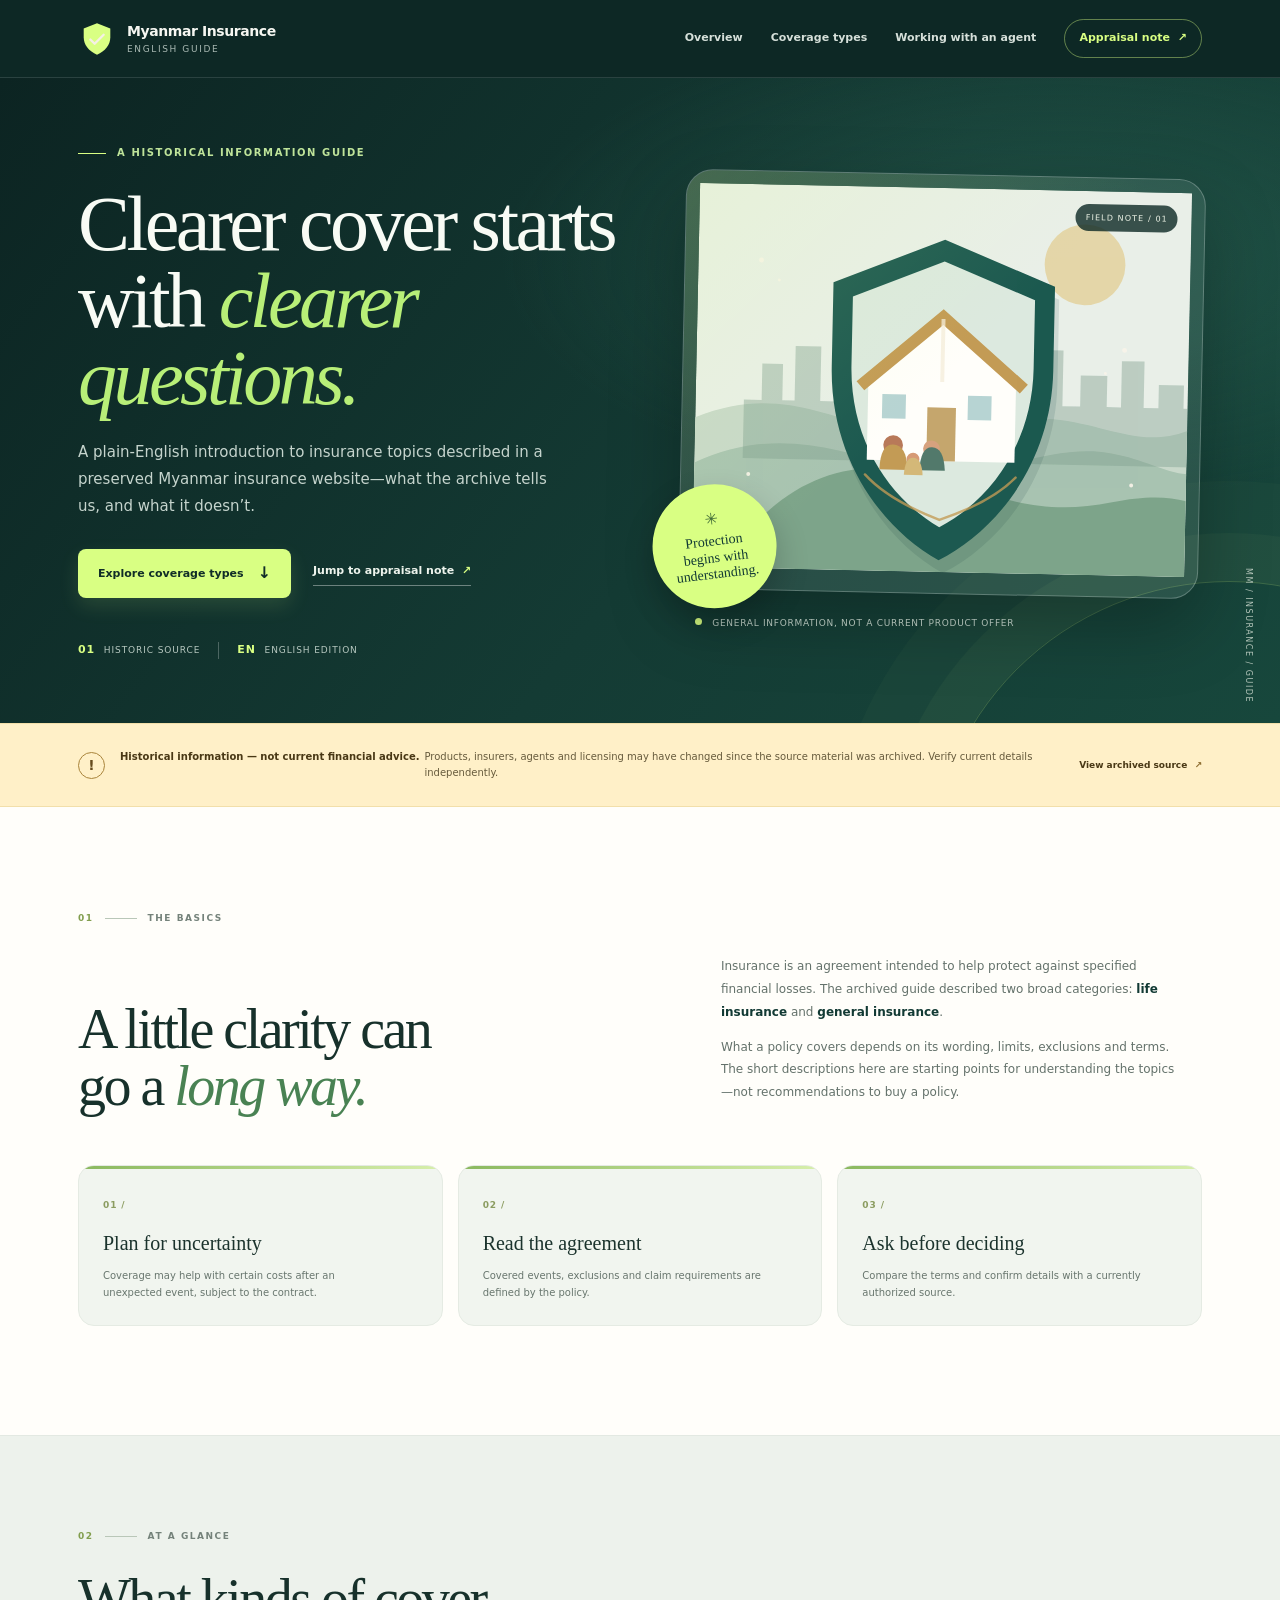
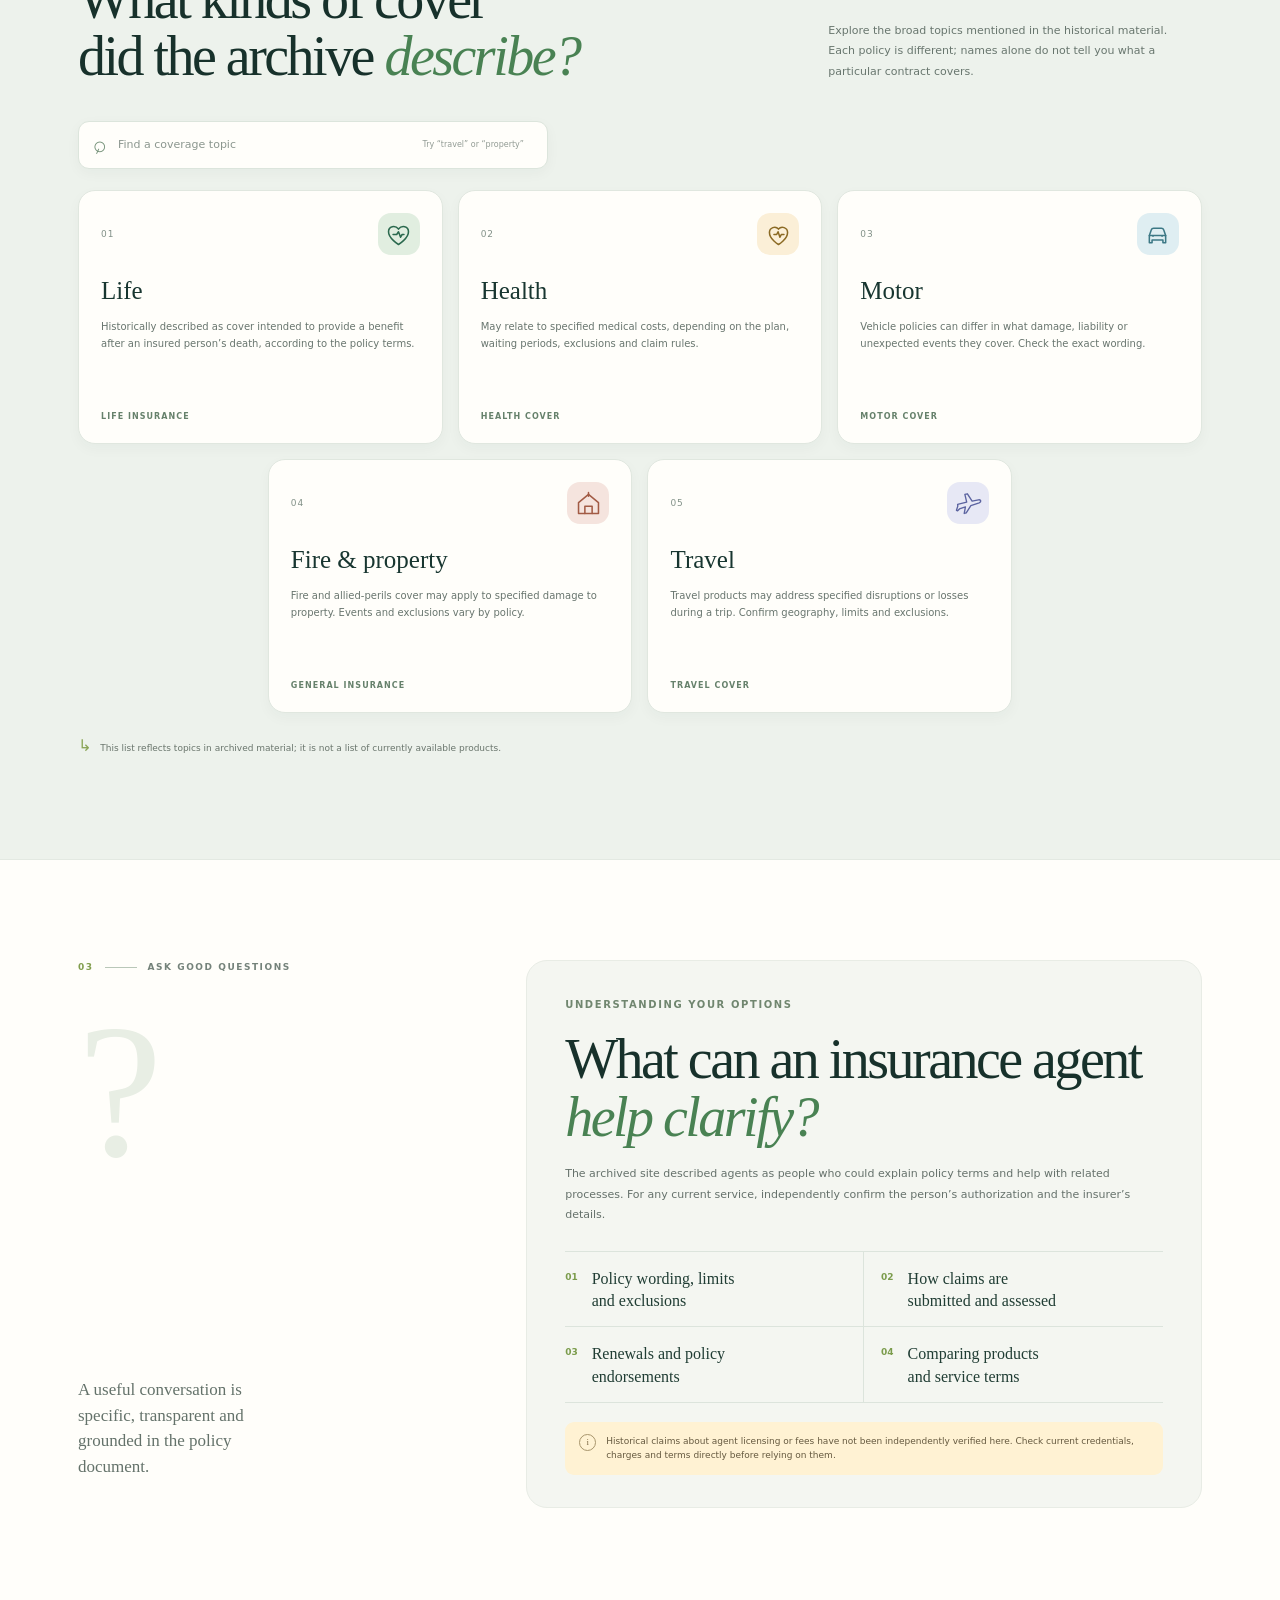
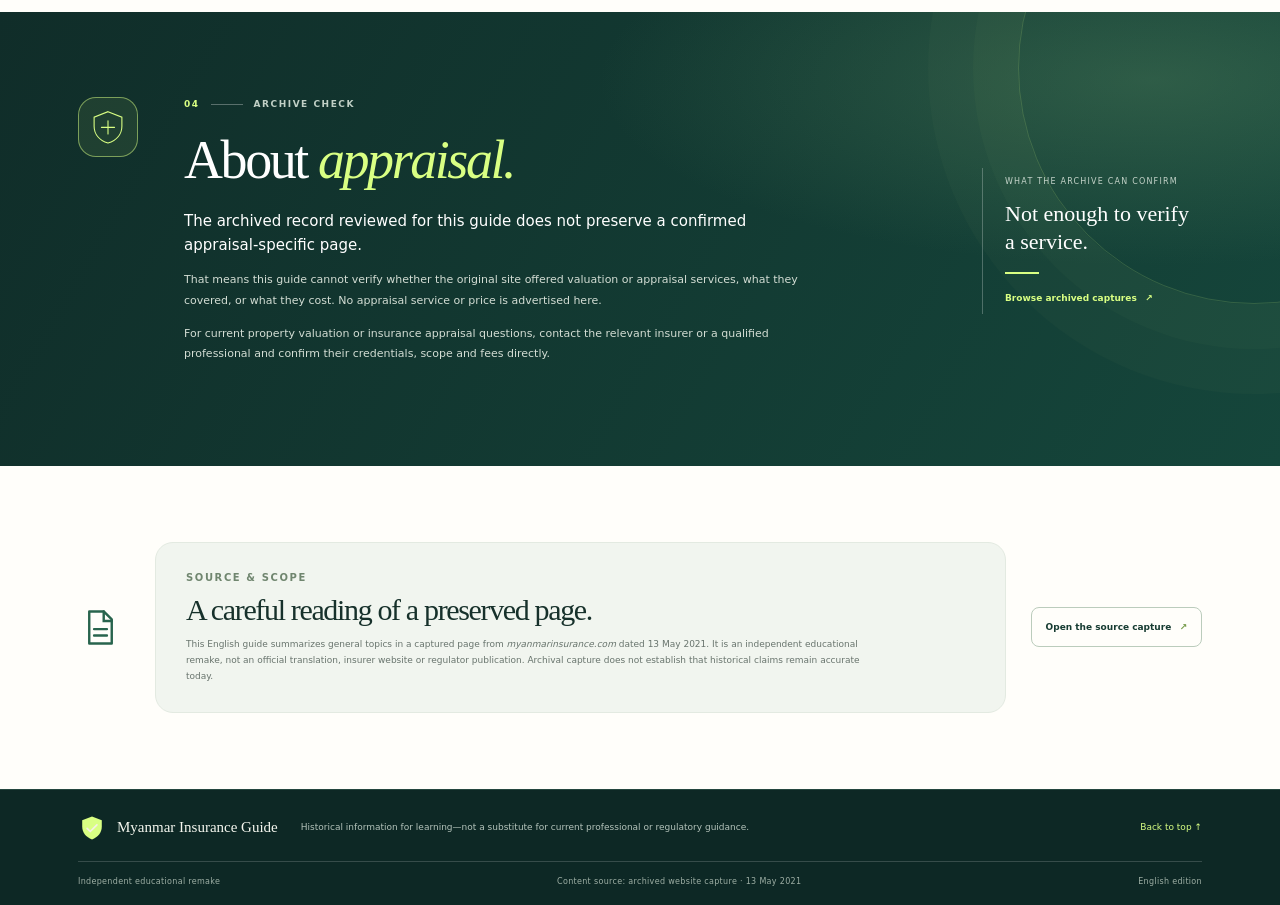
==== index.html @ c7022ef1 "Add files via upload" ====
<!doctype html>
<html lang="en">
<head>
  <meta charset="utf-8">
  <meta name="viewport" content="width=device-width, initial-scale=1">
  <meta name="theme-color" content="#123d38">
  <meta name="description" content="An English-language guide to historical Myanmar insurance information, coverage categories, agents, and the limits of the archived appraisal record.">
  <title>Myanmar Insurance Guide — Clear information, better questions</title>
  <style>

:root{--ink:#172d29;--forest:#123a34;--forest-deep:#0d2825;--forest-light:#1c554b;--lime:#d9ff83;--gold:#d4b46e;--cream:#f4f6f1;--paper:#fffefa;--muted:#687871;--line:#dce3dc;--white:#fff;--sans:Inter,ui-sans-serif,system-ui,-apple-system,"Segoe UI",Arial,sans-serif;--serif:Georgia,"Times New Roman",serif;--content:1180px;--shadow:0 18px 55px rgba(16,45,41,.12)}
*{box-sizing:border-box}html{scroll-behavior:smooth;scroll-padding-top:92px}body{margin:0;background:var(--paper);color:var(--ink);font-family:var(--sans);font-size:15px;line-height:1.65;-webkit-font-smoothing:antialiased}a{color:inherit}button,input{font:inherit}button:focus-visible,a:focus-visible,input:focus-visible,summary:focus-visible{outline:3px solid #b6ef63;outline-offset:4px}::selection{background:#d9ff83;color:#123a34}.sr-only{position:absolute;width:1px;height:1px;padding:0;margin:-1px;overflow:hidden;clip:rect(0,0,0,0);white-space:nowrap;border:0}.skip-link{position:absolute;top:-100px;left:16px;z-index:100;background:var(--lime);color:var(--forest-deep);padding:10px 16px;border-radius:8px}.skip-link:focus{top:12px}
.site-header{height:78px;background:var(--forest-deep);color:#f6f7f2;border-bottom:1px solid rgba(255,255,255,.12);position:sticky;top:0;z-index:20}.header-inner{height:100%;max-width:var(--content);margin:auto;padding:0 28px;display:flex;align-items:center;justify-content:space-between}.brand,.footer-brand{display:flex;align-items:center;gap:11px;text-decoration:none}.brand-mark{width:38px;height:38px;color:var(--lime);display:grid;place-items:center}.brand-mark svg{width:100%;height:100%}.brand-copy{display:flex;flex-direction:column;line-height:1.15}.brand-copy strong{font-size:14px;letter-spacing:-.03em}.brand-copy small{font-size:9px;letter-spacing:.18em;color:#a9b9b3;margin-top:5px}.primary-nav{display:flex;align-items:center;gap:28px}.primary-nav a{text-decoration:none;color:#d6e0da;font-size:11px;font-weight:600;transition:color .2s}.primary-nav a:hover{color:var(--lime)}.primary-nav .nav-appraisal{color:var(--lime);padding:9px 14px;border:1px solid rgba(217,255,131,.42);border-radius:30px}.nav-appraisal span{margin-left:4px}.menu-toggle{display:none}
.section-shell{max-width:var(--content);margin:0 auto;padding-left:28px;padding-right:28px}.hero{max-width:none;margin:0;min-height:642px;display:grid;grid-template-columns:1.02fr .98fr;gap:62px;align-items:center;position:relative;padding:67px max(28px,calc((100vw - var(--content))/2 + 28px)) 64px;background:radial-gradient(ellipse at 82% 28%,rgba(49,108,91,.44),transparent 37%),linear-gradient(128deg,#0c2422 0%,#143b34 57%,#17473c 100%);color:#f8fbf5;overflow:hidden}.hero:after{content:"";position:absolute;width:600px;height:600px;right:-250px;bottom:-460px;border:1px solid rgba(217,255,131,.2);border-radius:50%;box-shadow:0 0 0 48px rgba(217,255,131,.035),0 0 0 100px rgba(217,255,131,.025);pointer-events:none}.hero-copy{max-width:590px;position:relative;z-index:1}.eyebrow{margin:0 0 23px;color:#bfe49a;font-size:10px;font-weight:750;letter-spacing:.16em;text-transform:uppercase;display:flex;align-items:center;gap:11px}.eyebrow-line{height:1px;width:28px;background:var(--lime)}h1,h2,h3,p{margin-top:0}h1,h2{font-family:var(--serif);font-weight:400;letter-spacing:-.045em}h1{font-size:clamp(53px,6.4vw,78px);line-height:.99;margin:0 0 23px;max-width:680px;color:#f8fbf5}h1 em,h2 em{font-weight:400;color:#b8ef78}.hero-lede{max-width:490px;color:#c5d4cd;font-size:15px;line-height:1.8;margin-bottom:29px}.hero-actions{display:flex;align-items:center;gap:22px;flex-wrap:wrap}.button{min-height:49px;display:inline-flex;align-items:center;gap:14px;padding:0 20px;text-decoration:none;border-radius:8px;font-size:11px;font-weight:750;transition:transform .2s,background .2s,box-shadow .2s}.button:hover{transform:translateY(-2px)}.button-primary{background:var(--lime);color:#102d27;box-shadow:0 8px 20px rgba(217,255,131,.12)}.button-primary:hover{background:#e4ffad;box-shadow:0 10px 25px rgba(217,255,131,.2)}.button-primary span{font-size:16px}.text-link{font-size:11px;color:#eef4ed;font-weight:700;text-decoration:none;border-bottom:1px solid rgba(255,255,255,.38);padding-bottom:5px}.text-link span{color:var(--lime);margin-left:4px}.hero-proof{display:flex;gap:18px;align-items:center;margin-top:43px;color:#b8c9c1;font-size:9px;letter-spacing:.1em;text-transform:uppercase}.hero-proof b{color:var(--lime);font-size:11px;margin-right:5px}.proof-divider{width:1px;height:17px;background:rgba(255,255,255,.25)}.hero-visual{position:relative;min-width:0;z-index:1}.visual-frame{position:relative;padding:13px;border:1px solid rgba(255,255,255,.24);border-radius:27px;background:rgba(241,247,237,.09);box-shadow:0 28px 70px rgba(0,0,0,.25);transform:rotate(1.2deg)}.visual-frame:before{content:"";position:absolute;inset:0;border-radius:26px;background:linear-gradient(135deg,rgba(217,255,131,.16),transparent 50%);pointer-events:none;z-index:1}.visual-frame:after{content:"FIELD NOTE  /  01";position:absolute;right:27px;top:26px;padding:7px 10px;border-radius:30px;background:rgba(13,40,37,.8);color:#eff5e8;font-size:8px;letter-spacing:.14em;z-index:2}.visual-frame img{display:block;width:100%;aspect-ratio:1.23;object-fit:cover;background:#dce8dd;border-radius:17px}.visual-stamp{position:absolute;bottom:-20px;left:-27px;background:var(--lime);color:#123a34;width:124px;height:124px;border-radius:50%;display:flex;flex-direction:column;align-items:center;justify-content:center;text-align:center;font-family:var(--serif);font-size:14px;line-height:1.2;box-shadow:0 14px 32px rgba(0,0,0,.2);transform:rotate(-8deg);z-index:3}.stamp-icon{font-family:var(--sans);font-size:16px;color:#426d39;margin-bottom:5px}.image-caption{margin:22px 0 0 13px;color:#c6d7cd;font-size:9px;letter-spacing:.08em;text-transform:uppercase}.caption-dot{display:inline-block;width:7px;height:7px;margin:0 7px 1px 0;border-radius:50%;background:var(--lime)}.hero-index{position:absolute;right:25px;bottom:20px;color:#b4c5ba;font-size:8px;letter-spacing:.19em;writing-mode:vertical-rl;z-index:2}
.archive-notice{background:#fff0c8;border-top:1px solid #f2dfaa;border-bottom:1px solid #f2dfaa}.notice-inner{max-width:var(--content);min-height:82px;margin:auto;padding:15px 28px;display:flex;align-items:center;gap:15px}.notice-icon{flex:0 0 27px;height:27px;display:grid;place-items:center;border:1px solid #a9843b;border-radius:50%;color:#654b1d;font-size:14px;font-weight:800}.notice-inner div{display:flex;flex:1;gap:5px;align-items:baseline;font-size:10px;line-height:1.6}.notice-inner strong{color:#493815;white-space:nowrap}.notice-inner div span{color:#665a3c}.notice-inner>a{font-size:9px;font-weight:750;text-decoration:none;white-space:nowrap;color:#493815}.notice-inner>a span{color:#8b6a2c;margin-left:4px}
.section-kicker{display:flex;align-items:center;gap:11px;color:#74827a;font-size:9px;font-weight:750;letter-spacing:.17em}.section-kicker>span:first-child{color:#829e4e}.kicker-rule{width:32px;height:1px;background:#b9c7b8}.intro-section{padding-top:104px;padding-bottom:109px}.intro-layout{display:grid;grid-template-columns:1fr .87fr;gap:90px;align-items:end;margin:29px 0 49px}.intro-layout h2,.coverage-heading h2,.agent-main h2,.source-section h2{font-size:clamp(38px,4.5vw,56px);line-height:1.03;margin:0;color:#17312b}.intro-layout h2 em,.coverage-heading h2 em,.agent-main h2 em,.source-section h2 em{color:#498253}.intro-text{max-width:465px;color:#64726b;font-size:12px;line-height:1.9}.intro-text p{margin:0 0 12px}.intro-text strong{color:var(--forest)}.principle-strip{display:grid;grid-template-columns:repeat(3,1fr);gap:15px}.principle-strip article{padding:25px 24px 23px;background:#f1f5ef;border:1px solid #e5ebe3;border-radius:16px;position:relative;overflow:hidden;min-height:157px}.principle-strip article:before{content:"";position:absolute;left:0;top:0;width:100%;height:3px;background:linear-gradient(90deg,#8ab85e,#d7efab)}.principle-strip article+article{border-left:1px solid #e5ebe3}.principle-number{color:#8b9c60;font-size:9px;font-weight:750;letter-spacing:.1em}.principle-strip h3{font-family:var(--serif);font-size:20px;font-weight:400;margin:11px 0 7px;color:#1b332d}.principle-strip p{font-size:10px;color:#68766e;line-height:1.75;margin:0;max-width:290px}
.coverage-section{padding:93px 0 100px;background:#edf2ec;border-top:1px solid #e3e9e2;border-bottom:1px solid #e3e9e2}.coverage-heading{display:flex;align-items:end;justify-content:space-between;gap:50px}.coverage-heading h2{margin-top:27px}.coverage-heading>p{max-width:340px;color:#68766e;font-size:11px;line-height:1.85;margin:0 3% 4px 0}.coverage-tools{margin:35px 0 21px;display:flex;align-items:center;gap:10px;max-width:470px;background:#fffefa;border:1px solid #dce5dc;border-radius:11px;padding:4px 13px;box-shadow:0 4px 14px rgba(18,58,52,.04)}.search-label{font-size:23px;line-height:1;color:#739077;transform:rotate(-20deg)}.coverage-tools input{border:0;background:transparent;outline:none!important;box-shadow:none!important;flex:1;min-width:120px;color:var(--ink);font-size:11px;padding:10px 2px}.coverage-tools input::placeholder{color:#8b968e}.coverage-tools:focus-within{border-color:#6b9c65;box-shadow:0 0 0 3px rgba(107,156,101,.12)}.search-hint{color:#929b94;font-size:8px;white-space:nowrap}.filter-status{font-size:9px;color:var(--forest);min-width:0}.coverage-list{display:grid;grid-template-columns:repeat(6,minmax(0,1fr));gap:15px}.coverage-card{grid-column:span 2;min-height:254px;padding:22px 22px 20px;background:var(--paper);border:1px solid #e0e7df;border-radius:17px;position:relative;transition:transform .2s,box-shadow .2s,border-color .2s;display:flex;flex-direction:column;box-shadow:0 5px 14px rgba(20,53,44,.035)}.coverage-card:nth-child(4){grid-column:2/span 2}.coverage-card:hover{transform:translateY(-5px);box-shadow:0 16px 31px rgba(20,53,44,.1);border-color:#b8cbb8}.card-topline{display:flex;align-items:center;justify-content:space-between}.card-index{color:#819087;font-size:9px;letter-spacing:.1em}.card-icon{width:42px;height:42px;display:grid;place-items:center;border-radius:13px;background:#e1eee0;color:#2b694e}.card-icon svg{width:29px;height:29px}.coverage-card h3{font-family:var(--serif);font-size:25px;font-weight:400;margin:15px 0 7px;color:#183630}.coverage-card p{font-size:10px;line-height:1.72;color:#68756e;margin:0 0 19px}.card-tag{margin-top:auto;align-self:flex-start;color:#66816b;font-size:8px;letter-spacing:.13em;font-weight:750}.coverage-card-health .card-icon{background:#fbefd7;color:#8b6a24}.coverage-card-motor .card-icon{background:#dfeef2;color:#3c7885}.coverage-card-property .card-icon{background:#f5e4de;color:#a25b45}.coverage-card-travel .card-icon{background:#e7e8f5;color:#5b63a0}.coverage-card[hidden]{display:none}.no-results{padding:24px 0;color:var(--muted);font-size:13px}.coverage-footnote{margin:20px 0 0;color:#69756c;font-size:9px}.coverage-footnote span{color:#8aa456;font-size:16px;margin-right:6px}
.agent-section{display:grid;grid-template-columns:.72fr 1.28fr;gap:68px;padding-top:100px;padding-bottom:104px}.agent-side{position:relative;min-height:350px}.agent-number{font-family:var(--serif);font-size:190px;line-height:1;color:#e8eee4;position:absolute;top:36px;left:0;z-index:0}.agent-caption{position:absolute;left:0;bottom:12px;max-width:220px;color:#64726a;font-family:var(--serif);font-size:17px;line-height:1.5;z-index:1}.eyebrow-dark{color:#70866f;margin-bottom:17px}.agent-main{padding:36px 38px 32px;background:#f4f6f1;border:1px solid #e8ece5;border-radius:21px}.agent-main h2{max-width:610px;margin-bottom:18px}.agent-intro{max-width:630px;color:#65716b;font-size:11px;line-height:1.85;margin:0 0 26px}.agent-topics{display:grid;grid-template-columns:1fr 1fr;border-top:1px solid #dce4dc}.agent-topics>div{display:flex;gap:14px;align-items:start;padding:16px 14px 14px 0;border-bottom:1px solid #dce4dc}.agent-topics>div:nth-child(odd){border-right:1px solid #dce4dc}.agent-topics>div:nth-child(even){padding-left:17px}.agent-topics span{font-size:9px;font-weight:750;color:#7b9c4c;padding-top:2px}.agent-topics p{font-family:var(--serif);font-size:16px;line-height:1.38;margin:0;color:#203d34}.agent-caution{display:flex;gap:10px;align-items:flex-start;background:#fff2d3;border-radius:9px;padding:12px 14px;color:#65593f;font-size:9px;line-height:1.65;margin:19px 0 0}.agent-caution span{display:inline-grid;place-items:center;border:1px solid #a8956c;color:#796642;font-size:9px;border-radius:50%;width:17px;height:17px;flex:0 0 17px;font-family:var(--serif)}
.appraisal-section{background:radial-gradient(ellipse at 90% 15%,rgba(96,145,101,.35),transparent 34%),linear-gradient(120deg,#102d29,#15463b);color:#f4f4ed;overflow:hidden;position:relative}.appraisal-section:before{content:"";position:absolute;width:470px;height:470px;border:1px solid rgba(217,255,131,.16);border-radius:50%;right:-210px;top:-180px;box-shadow:0 0 0 45px rgba(217,255,131,.025),0 0 0 90px rgba(217,255,131,.02)}.appraisal-shell{max-width:var(--content);margin:auto;padding:85px 28px 88px;display:grid;grid-template-columns:74px 1fr 220px;gap:32px;align-items:start;position:relative;z-index:1}.appraisal-mark{width:60px;height:60px;border:1px solid rgba(217,255,131,.5);border-radius:18px;display:grid;place-items:center;color:var(--lime);background:rgba(217,255,131,.08)}.appraisal-mark svg{width:38px;height:38px}.section-kicker-light{color:#c1d0c6}.section-kicker-light>span:first-child{color:var(--lime)}.section-kicker-light .kicker-rule{background:rgba(255,255,255,.3)}.appraisal-copy h2{font-family:var(--serif);font-size:54px;font-weight:400;line-height:1.02;margin:21px 0;color:#fff}.appraisal-copy h2 em{color:var(--lime)}.appraisal-copy p{max-width:630px;color:#d3ddd4;font-size:11px;line-height:1.85;margin-bottom:13px}.appraisal-copy .appraisal-lede{font-size:15px;color:#fff;line-height:1.6;max-width:580px}.appraisal-side-note{border-left:1px solid rgba(255,255,255,.25);padding:8px 0 8px 22px;margin-top:71px;display:flex;flex-direction:column}.appraisal-side-note>span:first-child{font-size:8px;letter-spacing:.15em;color:#c4d3c9;line-height:1.5}.appraisal-side-note strong{font-family:var(--serif);font-size:22px;line-height:1.25;font-weight:400;margin-top:12px;color:#fff}.side-rule{width:34px;height:2px;background:var(--lime);margin:17px 0}.appraisal-side-note a{color:var(--lime);font-size:9px;font-weight:650;text-decoration:none}.appraisal-side-note a span{margin-left:5px}
.source-section{padding-top:76px;padding-bottom:76px;display:grid;grid-template-columns:52px 1fr auto;gap:25px;align-items:center}.source-icon{color:#28644d;width:45px;height:45px}.source-icon svg{width:100%;height:100%}.source-section>div:nth-child(2){background:#f1f5ef;border:1px solid #e3eae1;border-radius:18px;padding:27px 30px}.source-section h2{font-size:30px;margin:0 0 10px}.source-section .eyebrow{margin-bottom:9px}.source-section>div:nth-child(2)>p:last-child{max-width:690px;font-size:9px;line-height:1.8;color:#68746d;margin:0}.source-link{white-space:nowrap;text-decoration:none;font-size:9px;font-weight:750;color:#173c32;padding:12px 14px;border:1px solid #bbccbc;border-radius:8px;background:#fffefa}.source-link span{color:#759a48;margin-left:5px}.site-footer{background:#0d2825;color:#f1f4ec;border-top:1px solid #24463f;padding:24px max(28px,calc((100vw - var(--content))/2 + 28px)) 17px}.footer-inner{display:flex;align-items:center;gap:23px;padding-bottom:19px;border-bottom:1px solid rgba(255,255,255,.17)}.footer-brand{font-family:var(--serif);font-size:15px;color:#f5f7ef;white-space:nowrap}.footer-brand .brand-mark{width:28px;height:28px;color:var(--lime)}.footer-inner>p{font-size:9px;color:#b4c3bb;margin:0;flex:1}.back-to-top{font-size:9px;text-decoration:none;color:var(--lime);white-space:nowrap}.footer-bottom{display:flex;justify-content:space-between;gap:18px;color:#9eafa5;font-size:8px;letter-spacing:.04em;padding-top:13px}
@media(max-width:900px){.hero{gap:34px;min-height:570px}.coverage-heading{gap:25px}.coverage-list{grid-template-columns:repeat(6,minmax(0,1fr))}.coverage-card{grid-column:span 3}.coverage-card:nth-child(4){grid-column:span 3}.agent-section{gap:35px}.appraisal-shell{grid-template-columns:58px 1fr 190px;gap:23px}.source-section{grid-template-columns:45px 1fr}.source-link{grid-column:2;justify-self:start}.notice-inner div{display:block}.notice-inner strong{white-space:normal;margin-right:4px}}
@media(max-width:680px){html{scroll-padding-top:72px}.site-header{height:70px}.header-inner{padding:0 20px}.brand-mark{width:33px;height:33px}.brand-copy strong{font-size:12px}.brand-copy small{font-size:8px}.menu-toggle{display:flex;align-items:center;gap:9px;border:0;background:transparent;color:#f6f7f2;padding:10px 0 10px 10px;font-size:11px;font-weight:700;cursor:pointer}.menu-icon{display:flex;flex-direction:column;gap:5px;width:19px}.menu-icon i{height:1px;background:#f6f7f2;width:19px;transition:transform .2s}.menu-toggle[aria-expanded=true] .menu-icon i:first-child{transform:translateY(3px) rotate(45deg)}.menu-toggle[aria-expanded=true] .menu-icon i:last-child{transform:translateY(-3px) rotate(-45deg)}.primary-nav{display:none;position:absolute;top:69px;left:0;right:0;background:#102d29;color:#f6f7f2;padding:11px 22px 19px;border-bottom:1px solid #31534a;box-shadow:0 15px 24px rgba(18,61,56,.18);align-items:stretch;gap:0;flex-direction:column}.primary-nav.is-open{display:flex}.primary-nav a{padding:12px 4px;border-bottom:1px solid rgba(255,255,255,.13)}.primary-nav .nav-appraisal{border:0;padding:12px 4px}.section-shell{padding-left:21px;padding-right:21px}.hero{grid-template-columns:1fr;gap:30px;min-height:0;padding:56px 21px 54px}.hero h1{font-size:clamp(47px,12vw,62px);max-width:540px}.hero-lede{font-size:13px}.hero-proof{margin-top:30px}.hero-visual{width:min(100%,500px);margin:0 auto;padding-left:10px}.visual-frame{padding:9px;border-radius:20px}.visual-frame:after{right:20px;top:18px}.visual-frame img{aspect-ratio:1.32;border-radius:13px}.visual-stamp{width:98px;height:98px;font-size:11px;bottom:-15px;left:-10px}.stamp-icon{font-size:13px;margin-bottom:3px}.image-caption{font-size:8px;margin-top:18px}.hero-index{right:13px;bottom:10px}.notice-inner{padding:14px 21px;gap:10px;align-items:flex-start}.notice-inner div{font-size:9px}.notice-inner>a{display:none}.notice-icon{margin-top:1px}.intro-section{padding-top:70px;padding-bottom:76px}.intro-layout{grid-template-columns:1fr;gap:21px;margin:25px 0 34px}.intro-layout h2,.coverage-heading h2,.agent-main h2{font-size:42px}.intro-text{font-size:11px}.principle-strip{grid-template-columns:1fr;gap:9px}.principle-strip article{padding:18px 19px;min-height:auto}.principle-strip article+article{padding-left:19px}.principle-strip h3{margin:7px 0}.coverage-section{padding:68px 0 73px}.coverage-heading{display:block}.coverage-heading h2{margin-top:24px}.coverage-heading>p{margin:16px 0 0;font-size:10px}.coverage-tools{margin-top:25px;flex-wrap:wrap}.search-hint{display:none}.coverage-list{grid-template-columns:1fr;gap:10px}.coverage-card,.coverage-card:nth-child(4){grid-column:auto;min-height:0;padding:17px 18px;border-radius:14px}.coverage-card h3{margin:10px 0 5px}.coverage-card p{max-width:420px;margin-bottom:13px}.card-icon{width:36px;height:36px;border-radius:11px}.coverage-footnote{line-height:1.65}.agent-section{grid-template-columns:1fr;gap:17px;padding-top:70px;padding-bottom:72px}.agent-side{min-height:96px}.agent-number{font-size:108px;top:-6px;right:13px;left:auto}.agent-caption{bottom:2px;font-size:14px;max-width:225px}.agent-main{padding:25px 19px 20px;border-radius:17px}.agent-main h2{font-size:39px}.agent-intro{font-size:10px}.agent-topics>div{gap:9px;padding:12px 7px 12px 0}.agent-topics>div:nth-child(even){padding-left:10px}.agent-topics p{font-size:13px}.agent-caution{font-size:8px;padding:10px}.appraisal-shell{padding:60px 21px 64px;grid-template-columns:42px 1fr;gap:16px}.appraisal-mark{width:40px;height:40px;border-radius:13px}.appraisal-mark svg{width:29px;height:29px}.appraisal-copy h2{font-size:43px;margin:18px 0 15px}.appraisal-copy .appraisal-lede{font-size:13px}.appraisal-copy p{font-size:10px}.appraisal-side-note{grid-column:2;margin:12px 0 0;padding:14px 0 0;border-left:0;border-top:1px solid rgba(255,255,255,.22)}.appraisal-side-note strong{font-size:19px}.source-section{padding-top:54px;padding-bottom:54px;grid-template-columns:35px 1fr;gap:12px;align-items:start}.source-icon{width:32px;height:32px}.source-section>div:nth-child(2){padding:20px 17px;border-radius:15px}.source-section h2{font-size:26px}.source-section>div:nth-child(2)>p:last-child{font-size:8px}.source-link{grid-column:2;font-size:8px;padding:10px 12px}.site-footer{padding:22px 21px 14px}.footer-inner{flex-wrap:wrap;gap:10px 16px}.footer-inner>p{order:3;flex-basis:100%;line-height:1.6}.footer-brand{font-size:13px}.back-to-top{margin-left:auto}.footer-bottom{flex-direction:column;gap:5px;font-size:8px}}
@media(prefers-reduced-motion:reduce){html{scroll-behavior:auto}*,*::before,*::after{animation-duration:.01ms!important;animation-iteration-count:1!important;transition-duration:.01ms!important}}

  </style>
</head>
<body>
  <a class="skip-link" href="#main">Skip to content</a>
  <header class="site-header">
    <div class="header-inner">
      <a class="brand" href="#top" aria-label="Myanmar Insurance Guide home">
        <span class="brand-mark" aria-hidden="true">
          <svg viewBox="0 0 40 40" fill="none"><path d="M20 3.5 34 9v9.2c0 8.2-5.5 14.8-14 18.3C11.5 33 6 26.4 6 18.2V9l14-5.5Z" fill="currentColor"/><path d="M13 20.5 17.5 25 27 15.5" stroke="#F5F0E6" stroke-width="2.5" stroke-linecap="round" stroke-linejoin="round"/></svg>
        </span>
        <span class="brand-copy"><strong>Myanmar Insurance</strong><small>ENGLISH GUIDE</small></span>
      </a>
      <button class="menu-toggle" type="button" aria-expanded="false" aria-controls="primary-navigation">
        <span class="menu-toggle-label">Menu</span><span class="menu-icon" aria-hidden="true"><i></i><i></i></span>
      </button>
      <nav class="primary-nav" id="primary-navigation" aria-label="Main navigation">
        <a href="#overview">Overview</a>
        <a href="#coverage">Coverage types</a>
        <a href="#agents">Working with an agent</a>
        <a class="nav-appraisal" href="#appraisal">Appraisal note <span aria-hidden="true">↗</span></a>
      </nav>
    </div>
  </header>

  <main id="main">
    <section class="hero section-shell" id="top" aria-labelledby="hero-title">
      <div class="hero-copy">
        <p class="eyebrow"><span class="eyebrow-line"></span> A historical information guide</p>
        <h1 id="hero-title">Clearer cover starts with <em>clearer questions.</em></h1>
        <p class="hero-lede">A plain-English introduction to insurance topics described in a preserved Myanmar insurance website—what the archive tells us, and what it doesn’t.</p>
        <div class="hero-actions">
          <a class="button button-primary" href="#coverage">Explore coverage types <span aria-hidden="true">↓</span></a>
          <a class="text-link" href="#appraisal">Jump to appraisal note <span aria-hidden="true">↗</span></a>
        </div>
        <div class="hero-proof" aria-label="Guide details">
          <span><b>01</b> Historic source</span><span class="proof-divider" aria-hidden="true"></span><span><b>EN</b> English edition</span>
        </div>
      </div>
      <div class="hero-visual">
        <div class="visual-frame">
          <svg xmlns="http://www.w3.org/2000/svg" viewBox="0 0 1000 780" role="img" aria-labelledby="title desc">
            <title id="title">A home and family under a protective shield</title>
            <desc id="desc">A calm illustration of a house and family sheltered inside a green shield, with hills and a city skyline in the background.</desc>
            <rect width="1000" height="780" fill="#e9efe8"/>
            <circle cx="785" cy="150" r="82" fill="#e2c987" opacity=".64"/>
            <path d="M0 476c139-60 236-22 358 13 134 38 232-34 369-24 109 8 177 56 273 18v297H0Z" fill="#c8d8ca"/>
            <path d="M0 568c152-75 281-36 408-2 173 46 297-57 439-34 65 10 111 37 153 39v209H0Z" fill="#a8c3b1"/>
            <g fill="#7d9e8d" opacity=".42">
              <path d="M98 438h36v-74h42v74h25V327h52v111h34v-52h41v52h42v-92h49v92h36v-40h46v40h30v-84h54v84h26v-57h45v57h40v-113h49v113h36v-63h54v63h29v-94h46v94h30v-47h51v47h29v119H98Z"/>
            </g>
            <path d="M150 665c102-97 225-112 345-78 103 29 198 80 355 44 63-14 111-15 150-5v154H0V710c49-2 100-18 150-45Z" fill="#6f9a7d" opacity=".74"/>
            <g transform="translate(205 105)">
              <path d="M295 8 520 99v170c0 190-111 330-225 390C181 599 70 459 70 269V99Z" fill="#123d38" opacity=".12" transform="translate(9 18)"/>
              <path d="M295 0 520 91v170c0 190-111 330-225 390C181 591 70 451 70 261V91Z" fill="#1c5950"/>
              <path d="M295 44 480 119v139c0 153-83 270-185 326-102-56-185-173-185-326V119Z" fill="#dce9df"/>
              <path d="m145 289 150-128 150 128v161H145Z" fill="#fffefa"/>
              <path d="m121 291 174-150 174 150-16 18-158-136-158 136Z" fill="#c39b55"/>
              <path d="M266 341h58v109h-58Z" fill="#c5a66d"/>
              <path d="M174 316h48v49h-48zM348 316h48v49h-48z" fill="#b7d4d3"/>
              <path d="M295 161v128" stroke="#f5eddb" stroke-width="8" opacity=".75"/>
              <g transform="translate(172 445)">
                <circle cx="26" cy="-26" r="20" fill="#b87959"/>
                <path d="M-1 24c1-35 10-51 27-51 18 0 29 17 30 51Z" fill="#c39b55"/>
                <circle cx="104" cy="-20" r="17" fill="#d6a17e"/>
                <path d="M80 24c2-31 9-47 25-47 17 0 25 17 27 47Z" fill="#52796b"/>
                <circle cx="67" cy="2" r="13" fill="#d69a75"/>
                <path d="M49 34c1-23 7-35 18-35 12 0 19 13 20 35Z" fill="#d4b878"/>
              </g>
              <path d="M142 480c33 35 81 63 153 89 72-26 120-54 153-89" fill="none" stroke="#c39b55" stroke-width="5" stroke-linecap="round" opacity=".78"/>
            </g>
            <g fill="#f8f4e9" opacity=".92">
              <circle cx="128" cy="154" r="5"/><circle cx="165" cy="194" r="3"/><circle cx="869" cy="322" r="5"/><circle cx="831" cy="370" r="3"/><circle cx="110" cy="589" r="4"/><circle cx="888" cy="596" r="4"/>
            </g>
          </svg>
          <div class="visual-stamp"><span class="stamp-icon" aria-hidden="true">✳</span><span>Protection<br>begins with<br>understanding.</span></div>
        </div>
        <p class="image-caption"><span class="caption-dot"></span> General information, not a current product offer</p>
      </div>
      <div class="hero-index" aria-hidden="true">MM / INSURANCE / GUIDE</div>
    </section>

    <aside class="archive-notice" aria-label="Important historical information notice">
      <div class="notice-inner">
        <span class="notice-icon" aria-hidden="true">!</span>
        <div><strong>Historical information — not current financial advice.</strong><span> Products, insurers, agents and licensing may have changed since the source material was archived. Verify current details independently.</span></div>
        <a href="https://web.archive.org/web/20210513040355/https://myanmarinsurance.com/" target="_blank" rel="noopener noreferrer">View archived source <span aria-hidden="true">↗</span></a>
      </div>
    </aside>

    <section class="intro-section section-shell" id="overview" aria-labelledby="overview-title">
      <div class="section-kicker"><span>01</span><span class="kicker-rule"></span><span>THE BASICS</span></div>
      <div class="intro-layout">
        <h2 id="overview-title">A little clarity can<br>go a <em>long way.</em></h2>
        <div class="intro-text"><p>Insurance is an agreement intended to help protect against specified financial losses. The archived guide described two broad categories: <strong>life insurance</strong> and <strong>general insurance</strong>.</p><p>What a policy covers depends on its wording, limits, exclusions and terms. The short descriptions here are starting points for understanding the topics—not recommendations to buy a policy.</p></div>
      </div>
      <div class="principle-strip" aria-label="Three ideas from the archived guide">
        <article><span class="principle-number">01 /</span><h3>Plan for uncertainty</h3><p>Coverage may help with certain costs after an unexpected event, subject to the contract.</p></article>
        <article><span class="principle-number">02 /</span><h3>Read the agreement</h3><p>Covered events, exclusions and claim requirements are defined by the policy.</p></article>
        <article><span class="principle-number">03 /</span><h3>Ask before deciding</h3><p>Compare the terms and confirm details with a currently authorized source.</p></article>
      </div>
    </section>

    <section class="coverage-section" id="coverage" aria-labelledby="coverage-title">
      <div class="section-shell">
        <div class="coverage-heading">
          <div><div class="section-kicker"><span>02</span><span class="kicker-rule"></span><span>AT A GLANCE</span></div><h2 id="coverage-title">What kinds of cover<br>did the archive <em>describe?</em></h2></div>
          <p>Explore the broad topics mentioned in the historical material. Each policy is different; names alone do not tell you what a particular contract covers.</p>
        </div>
        <div class="coverage-tools">
          <label class="search-label" for="coverage-search"><span aria-hidden="true">⌕</span><span class="sr-only">Filter coverage topics</span></label>
          <input id="coverage-search" type="search" placeholder="Find a coverage topic" autocomplete="off">
          <span class="search-hint">Try “travel” or “property”</span>
          <span class="filter-status" id="filter-status" aria-live="polite"></span>
        </div>
        <div class="coverage-list" id="coverage-list">
          <article class="coverage-card coverage-card-life" data-search="life family death financial protection savings">
            <div class="card-topline"><span class="card-index">01</span><span class="card-icon" aria-hidden="true"><svg viewBox="0 0 32 32" fill="none"><path d="M16 27s-11-6.7-11-14.1C5 7 12.2 5.3 16 10c3.8-4.7 11-3 11 2.9C27 20.3 16 27 16 27Z" stroke="currentColor" stroke-width="1.7" stroke-linejoin="round"/><path d="M10 16h4l2-3 2.3 6 1.7-3h2" stroke="currentColor" stroke-width="1.7" stroke-linecap="round" stroke-linejoin="round"/></svg></span></div>
            <h3>Life</h3><p>Historically described as cover intended to provide a benefit after an insured person’s death, according to the policy terms.</p><span class="card-tag">LIFE INSURANCE</span>
          </article>
          <article class="coverage-card coverage-card-health" data-search="health medical treatment hospital illness healthcare">
            <div class="card-topline"><span class="card-index">02</span><span class="card-icon" aria-hidden="true"><svg viewBox="0 0 32 32" fill="none"><path d="M16 27s-10-5.8-10-13.3A5.7 5.7 0 0 1 16 10a5.7 5.7 0 0 1 10 3.7C26 21.2 16 27 16 27Z" stroke="currentColor" stroke-width="1.7"/><path d="M11 16h3l1.5-3 2.1 6 1.5-3H22" stroke="currentColor" stroke-width="1.7" stroke-linecap="round" stroke-linejoin="round"/></svg></span></div>
            <h3>Health</h3><p>May relate to specified medical costs, depending on the plan, waiting periods, exclusions and claim rules.</p><span class="card-tag">HEALTH COVER</span>
          </article>
          <article class="coverage-card coverage-card-motor" data-search="motor vehicle car accident driving third party">
            <div class="card-topline"><span class="card-index">03</span><span class="card-icon" aria-hidden="true"><svg viewBox="0 0 32 32" fill="none"><path d="m7 17 2.1-6.1A2.8 2.8 0 0 1 11.7 9h8.6a2.8 2.8 0 0 1 2.6 1.9L25 17v8h-3v-3H10v3H7v-8Z" stroke="currentColor" stroke-width="1.7" stroke-linejoin="round"/><path d="M7 17h18M11 18h.1M21 18h.1" stroke="currentColor" stroke-width="1.7" stroke-linecap="round"/></svg></span></div>
            <h3>Motor</h3><p>Vehicle policies can differ in what damage, liability or unexpected events they cover. Check the exact wording.</p><span class="card-tag">MOTOR COVER</span>
          </article>
          <article class="coverage-card coverage-card-property" data-search="fire peril property home building belongings disaster theft">
            <div class="card-topline"><span class="card-index">04</span><span class="card-icon" aria-hidden="true"><svg viewBox="0 0 32 32" fill="none"><path d="m5 15 11-9 11 9v12H5V15Z" stroke="currentColor" stroke-width="1.7" stroke-linejoin="round"/><path d="M12 27v-8h8v8M16 4v4" stroke="currentColor" stroke-width="1.7" stroke-linecap="round" stroke-linejoin="round"/></svg></span></div>
            <h3>Fire &amp; property</h3><p>Fire and allied-perils cover may apply to specified damage to property. Events and exclusions vary by policy.</p><span class="card-tag">GENERAL INSURANCE</span>
          </article>
          <article class="coverage-card coverage-card-travel" data-search="travel trip journey overseas luggage accident assistance">
            <div class="card-topline"><span class="card-index">05</span><span class="card-icon" aria-hidden="true"><svg viewBox="0 0 32 32" fill="none"><path d="m4 17 10-2.5L12 6l2.8-.7 5.2 8.1L27 12c1.5-.3 2.3.2 2.5 1.2.2 1-.4 1.6-1.7 2.1l-9.2 3.1-5.1 7.9-2.2.7 1.3-7.2L6 22l-2 2-1.3-.5 1.5-4.6L4 17Z" stroke="currentColor" stroke-width="1.5" stroke-linejoin="round"/></svg></span></div>
            <h3>Travel</h3><p>Travel products may address specified disruptions or losses during a trip. Confirm geography, limits and exclusions.</p><span class="card-tag">TRAVEL COVER</span>
          </article>
        </div>
        <p class="no-results" id="no-results" hidden>No matching topics. Try a different search term.</p>
        <p class="coverage-footnote"><span aria-hidden="true">↳</span> This list reflects topics in archived material; it is not a list of currently available products.</p>
      </div>
    </section>

    <section class="agent-section section-shell" id="agents" aria-labelledby="agents-title">
      <div class="agent-side"><div class="section-kicker"><span>03</span><span class="kicker-rule"></span><span>ASK GOOD QUESTIONS</span></div><div class="agent-number" aria-hidden="true">?</div><p class="agent-caption">A useful conversation is specific, transparent and grounded in the policy document.</p></div>
      <div class="agent-main"><p class="eyebrow eyebrow-dark">Understanding your options</p><h2 id="agents-title">What can an insurance agent <em>help clarify?</em></h2><p class="agent-intro">The archived site described agents as people who could explain policy terms and help with related processes. For any current service, independently confirm the person’s authorization and the insurer’s details.</p>
        <div class="agent-topics">
          <div><span>01</span><p>Policy wording, limits<br>and exclusions</p></div><div><span>02</span><p>How claims are<br>submitted and assessed</p></div><div><span>03</span><p>Renewals and policy<br>endorsements</p></div><div><span>04</span><p>Comparing products<br>and service terms</p></div>
        </div>
        <p class="agent-caution"><span aria-hidden="true">i</span> Historical claims about agent licensing or fees have not been independently verified here. Check current credentials, charges and terms directly before relying on them.</p>
      </div>
    </section>

    <section class="appraisal-section" id="appraisal" aria-labelledby="appraisal-title">
      <div class="appraisal-shell">
        <div class="appraisal-mark" aria-hidden="true"><svg viewBox="0 0 52 52" fill="none"><path d="M26 5 45 12.5v12.4c0 10.8-7.4 19.3-19 23.1C14.4 44.2 7 35.7 7 24.9V12.5L26 5Z" stroke="currentColor" stroke-width="1.5"/><path d="M17 26.5h18M26 17.5v18" stroke="currentColor" stroke-width="1.5" stroke-linecap="round"/></svg></div>
        <div class="appraisal-copy"><div class="section-kicker section-kicker-light"><span>04</span><span class="kicker-rule"></span><span>ARCHIVE CHECK</span></div><h2 id="appraisal-title">About <em>appraisal.</em></h2><p class="appraisal-lede">The archived record reviewed for this guide does not preserve a confirmed appraisal-specific page.</p><p>That means this guide cannot verify whether the original site offered valuation or appraisal services, what they covered, or what they cost. No appraisal service or price is advertised here.</p><p>For current property valuation or insurance appraisal questions, contact the relevant insurer or a qualified professional and confirm their credentials, scope and fees directly.</p></div>
        <div class="appraisal-side-note"><span>WHAT THE ARCHIVE CAN CONFIRM</span><strong>Not enough to verify a service.</strong><span class="side-rule"></span><a href="https://web.archive.org/web/*/https://myanmarinsurance.com/*" target="_blank" rel="noopener noreferrer">Browse archived captures <span aria-hidden="true">↗</span></a></div>
      </div>
    </section>

    <section class="source-section section-shell" aria-labelledby="source-title">
      <div class="source-icon" aria-hidden="true"><svg viewBox="0 0 28 28" fill="none"><path d="M7 4h9l5 5v15H7V4Z" stroke="currentColor" stroke-width="1.5" stroke-linejoin="round"/><path d="M16 4v6h5M10 15h8M10 19h8" stroke="currentColor" stroke-width="1.5" stroke-linecap="round"/></svg></div>
      <div><p class="eyebrow eyebrow-dark">SOURCE &amp; SCOPE</p><h2 id="source-title">A careful reading of a preserved page.</h2><p>This English guide summarizes general topics in a captured page from <em>myanmarinsurance.com</em> dated 13 May 2021. It is an independent educational remake, not an official translation, insurer website or regulator publication. Archival capture does not establish that historical claims remain accurate today.</p></div>
      <a class="source-link" href="https://web.archive.org/web/20210513040355/https://myanmarinsurance.com/" target="_blank" rel="noopener noreferrer">Open the source capture <span aria-hidden="true">↗</span></a>
    </section>
  </main>

  <footer class="site-footer">
    <div class="footer-inner"><a class="footer-brand" href="#top"><span class="brand-mark" aria-hidden="true"><svg viewBox="0 0 40 40" fill="none"><path d="M20 3.5 34 9v9.2c0 8.2-5.5 14.8-14 18.3C11.5 33 6 26.4 6 18.2V9l14-5.5Z" fill="currentColor"/><path d="M13 20.5 17.5 25 27 15.5" stroke="#F5F0E6" stroke-width="2.5" stroke-linecap="round" stroke-linejoin="round"/></svg></span><span>Myanmar Insurance Guide</span></a><p>Historical information for learning—not a substitute for current professional or regulatory guidance.</p><a class="back-to-top" href="#top">Back to top ↑</a></div>
    <div class="footer-bottom"><span>Independent educational remake</span><span>Content source: archived website capture · 13 May 2021</span><span>English edition</span></div>
  </footer>
  <script>
(() => {
  const menuButton = document.querySelector('.menu-toggle');
  const navigation = document.querySelector('#primary-navigation');

  if (menuButton && navigation) {
    const closeMenu = () => {
      menuButton.setAttribute('aria-expanded', 'false');
      navigation.classList.remove('is-open');
    };

    menuButton.addEventListener('click', () => {
      const isExpanded = menuButton.getAttribute('aria-expanded') === 'true';
      menuButton.setAttribute('aria-expanded', String(!isExpanded));
      navigation.classList.toggle('is-open', !isExpanded);
    });

    navigation.querySelectorAll('a').forEach((link) => {
      link.addEventListener('click', closeMenu);
    });

    document.addEventListener('keydown', (event) => {
      if (event.key === 'Escape' && menuButton.getAttribute('aria-expanded') === 'true') {
        closeMenu();
        menuButton.focus();
      }
    });

    document.addEventListener('click', (event) => {
      if (menuButton.getAttribute('aria-expanded') === 'true' &&
          !navigation.contains(event.target) && !menuButton.contains(event.target)) {
        closeMenu();
      }
    });
  }

  const search = document.querySelector('#coverage-search');
  const cards = Array.from(document.querySelectorAll('.coverage-card'));
  const status = document.querySelector('#filter-status');
  const noResults = document.querySelector('#no-results');

  if (search && cards.length && status && noResults) {
    search.addEventListener('input', () => {
      const query = search.value.trim().toLowerCase();
      let visibleCount = 0;

      cards.forEach((card) => {
        const text = `${card.dataset.search || ''} ${card.textContent}`.toLowerCase();
        const matches = !query || text.includes(query);
        card.hidden = !matches;
        if (matches) visibleCount += 1;
      });

      noResults.hidden = visibleCount !== 0;
      status.textContent = query
        ? `${visibleCount} ${visibleCount === 1 ? 'topic' : 'topics'} found`
        : '';
    });
  }
})();

  </script>
</body>
</html>
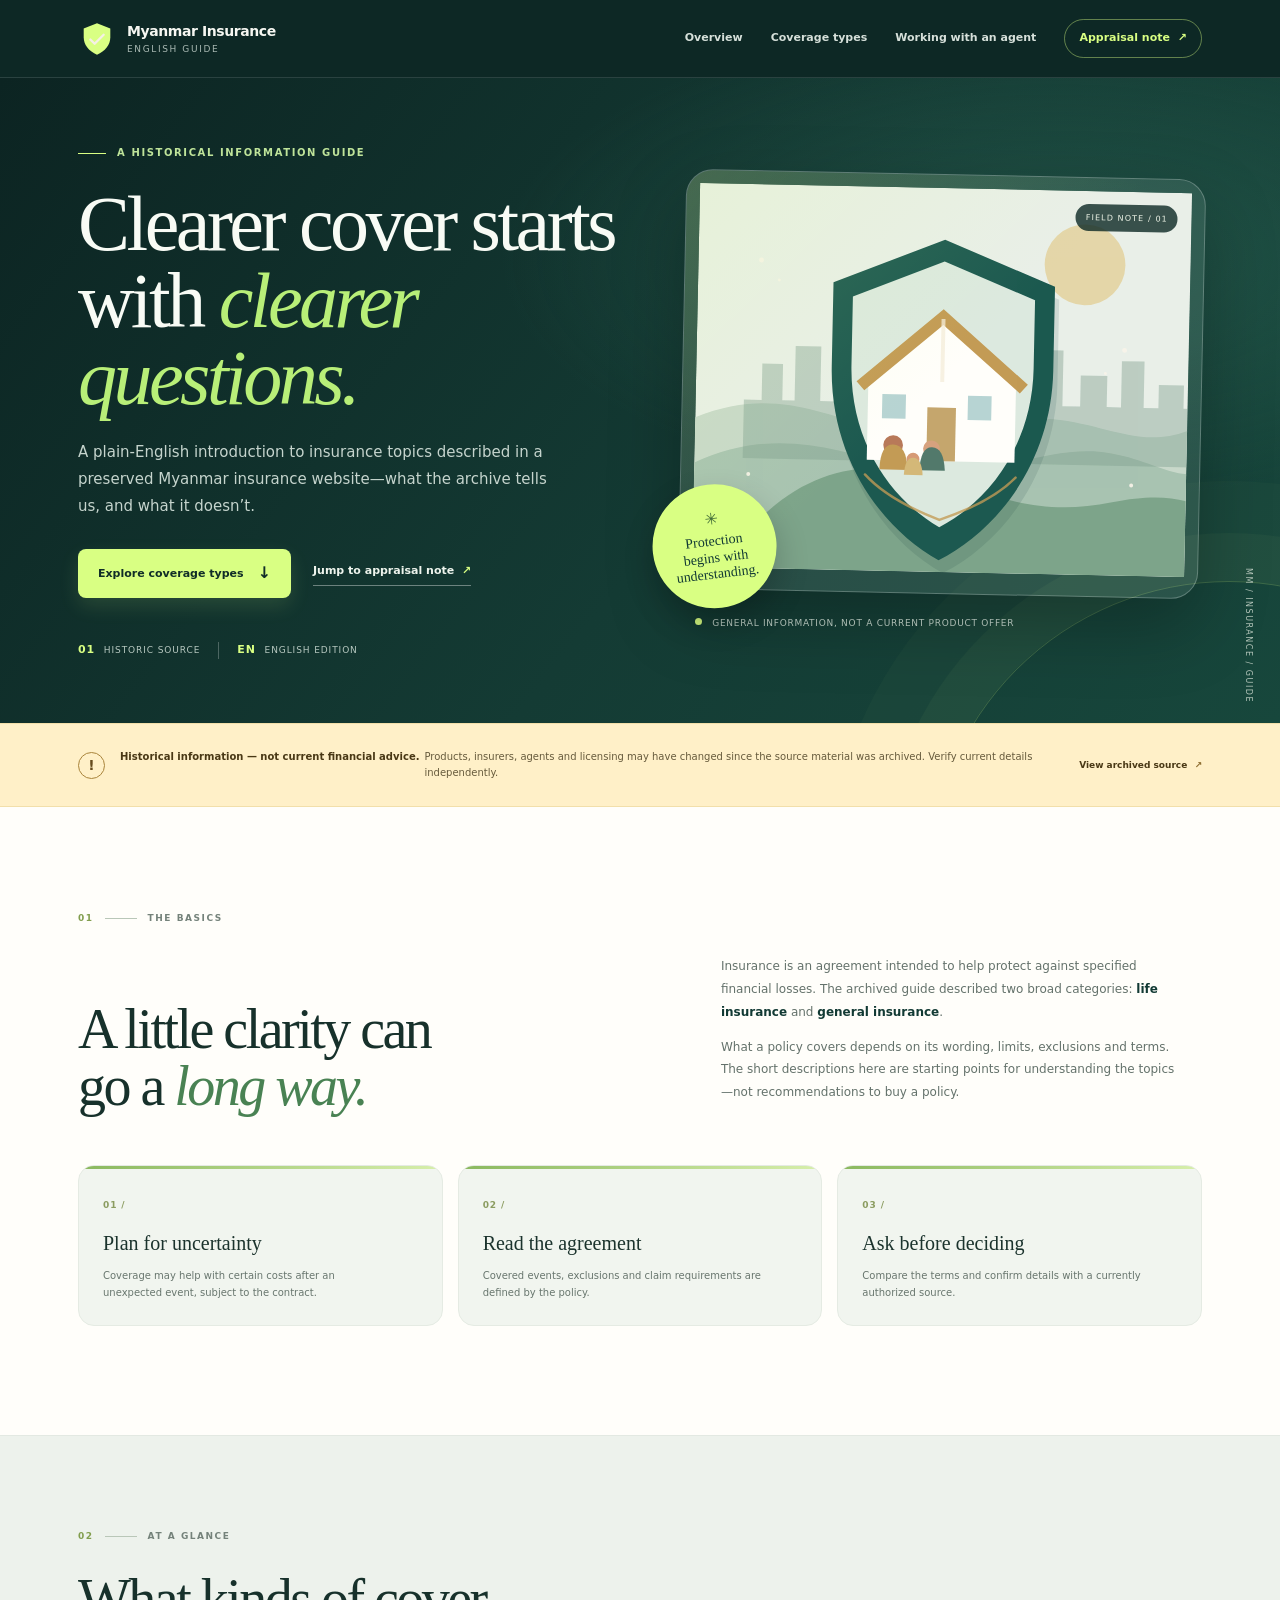
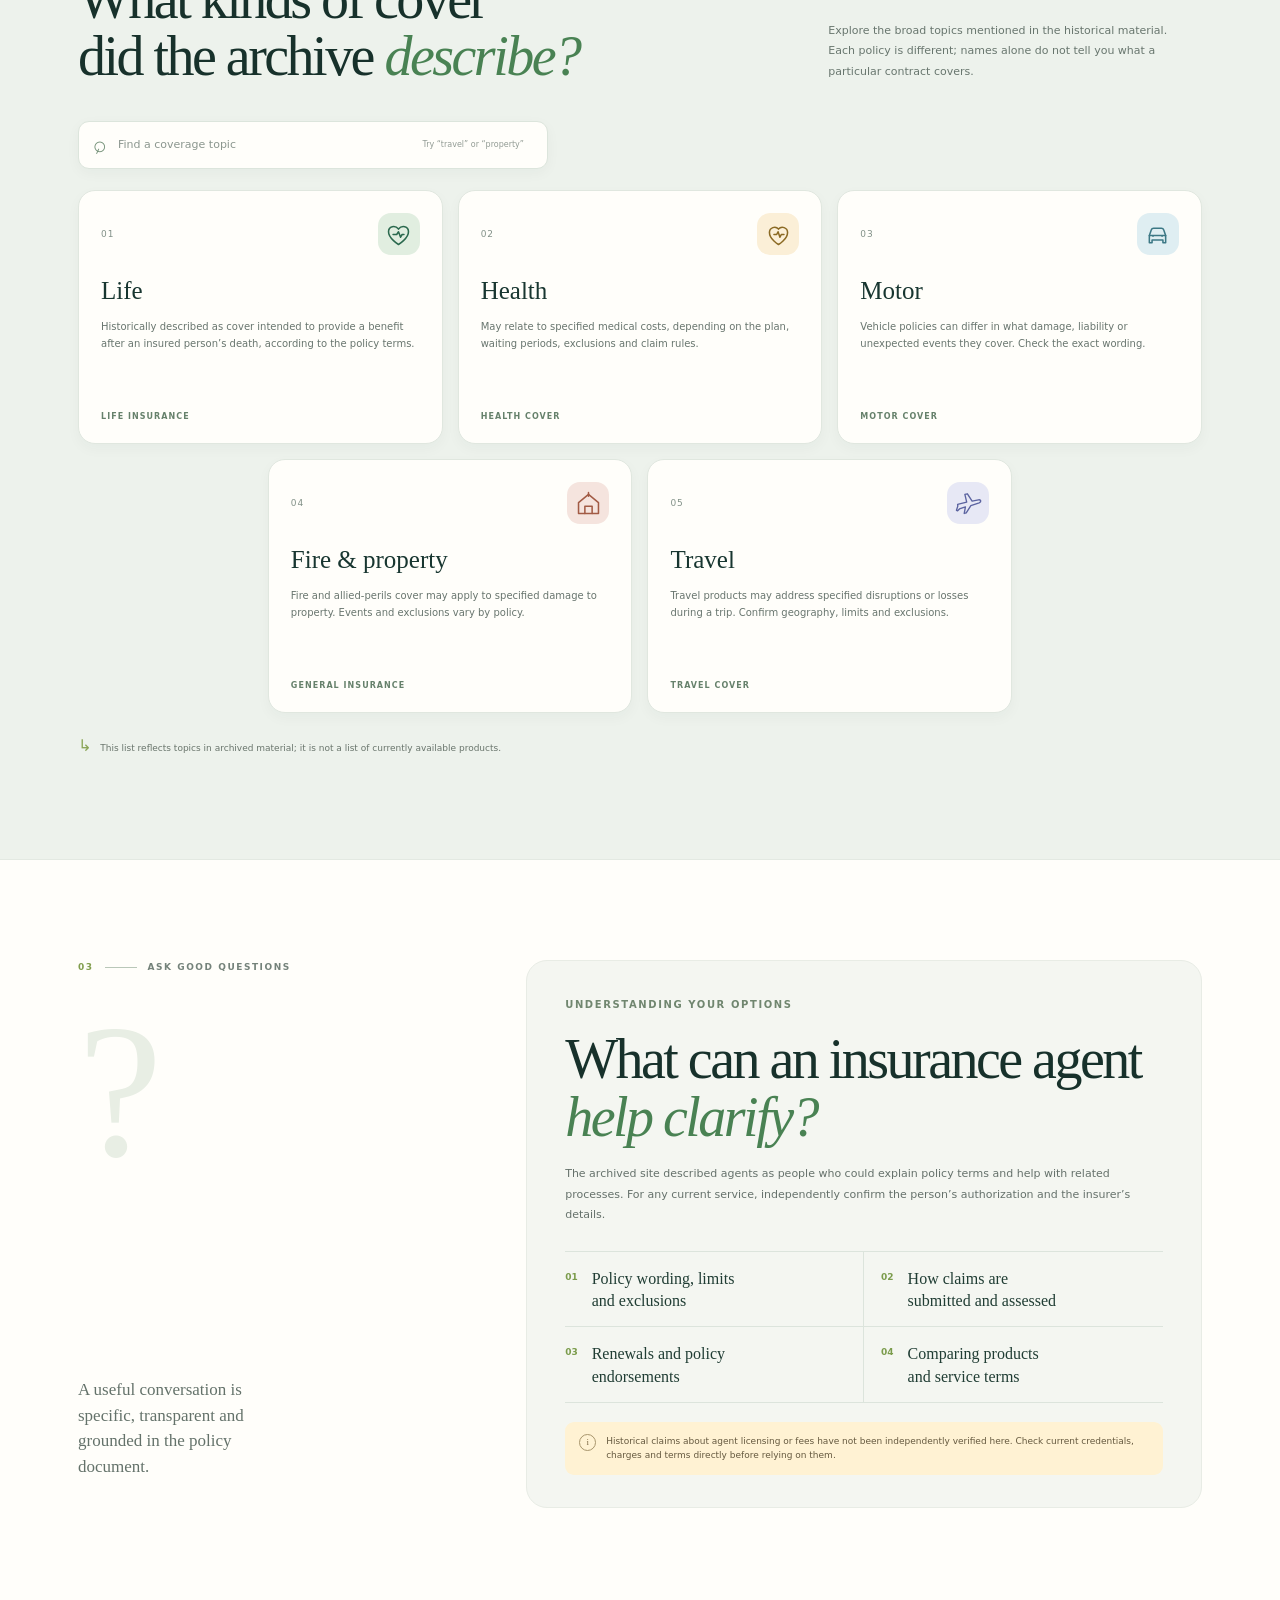
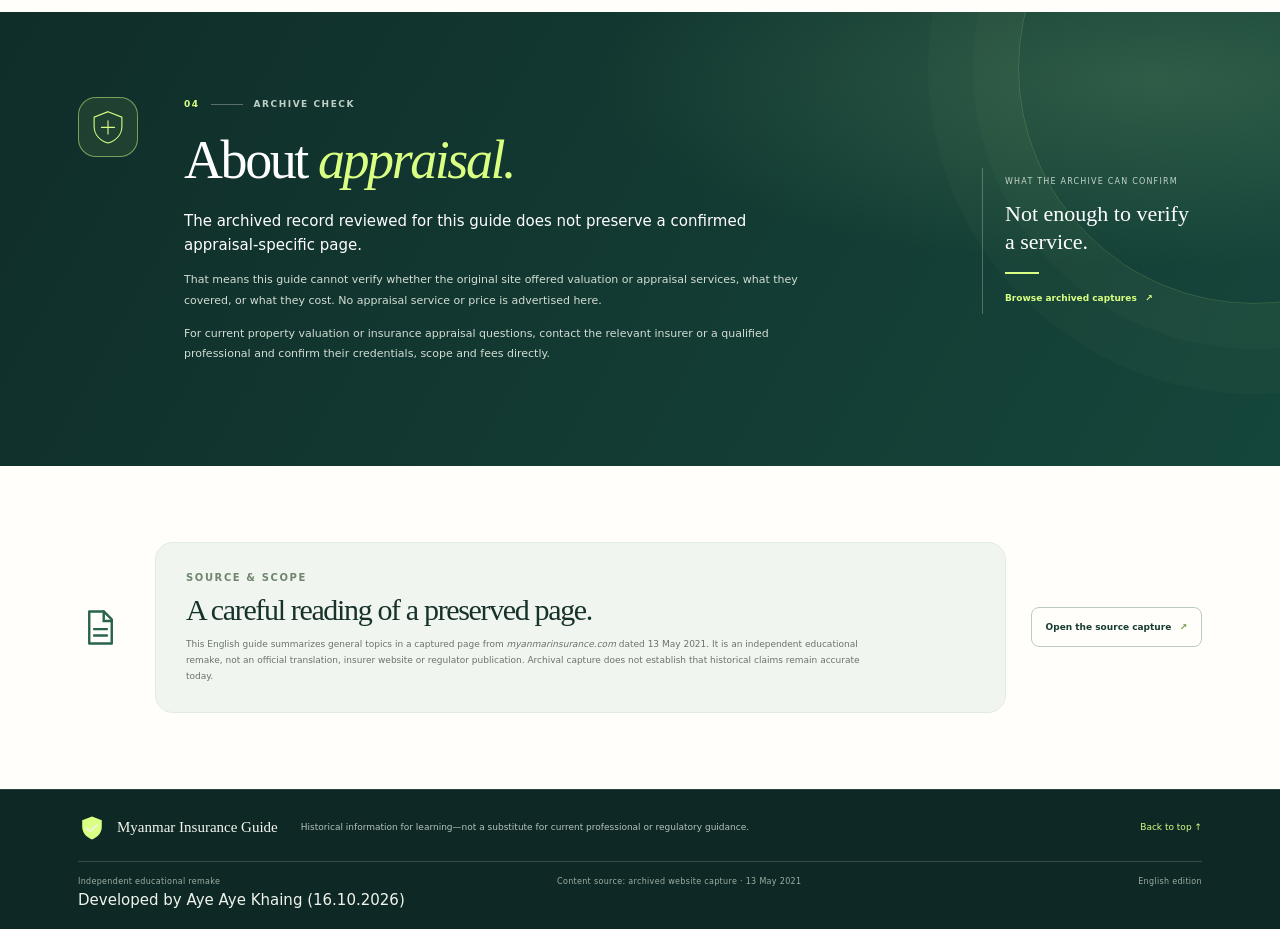
==== commit 601d6ef8: "index.html" ====
--- a/index.html
+++ b/index.html
@@ -191,7 +191,9 @@
   <footer class="site-footer">
     <div class="footer-inner"><a class="footer-brand" href="#top"><span class="brand-mark" aria-hidden="true"><svg viewBox="0 0 40 40" fill="none"><path d="M20 3.5 34 9v9.2c0 8.2-5.5 14.8-14 18.3C11.5 33 6 26.4 6 18.2V9l14-5.5Z" fill="currentColor"/><path d="M13 20.5 17.5 25 27 15.5" stroke="#F5F0E6" stroke-width="2.5" stroke-linecap="round" stroke-linejoin="round"/></svg></span><span>Myanmar Insurance Guide</span></a><p>Historical information for learning—not a substitute for current professional or regulatory guidance.</p><a class="back-to-top" href="#top">Back to top ↑</a></div>
     <div class="footer-bottom"><span>Independent educational remake</span><span>Content source: archived website capture · 13 May 2021</span><span>English edition</span></div>
-  </footer>
+ <div class="developer-credit">
+        Developed by Aye Aye Khaing (16.10.2026)
+      </div> </footer>
   <script>
 (() => {
   const menuButton = document.querySelector('.menu-toggle');
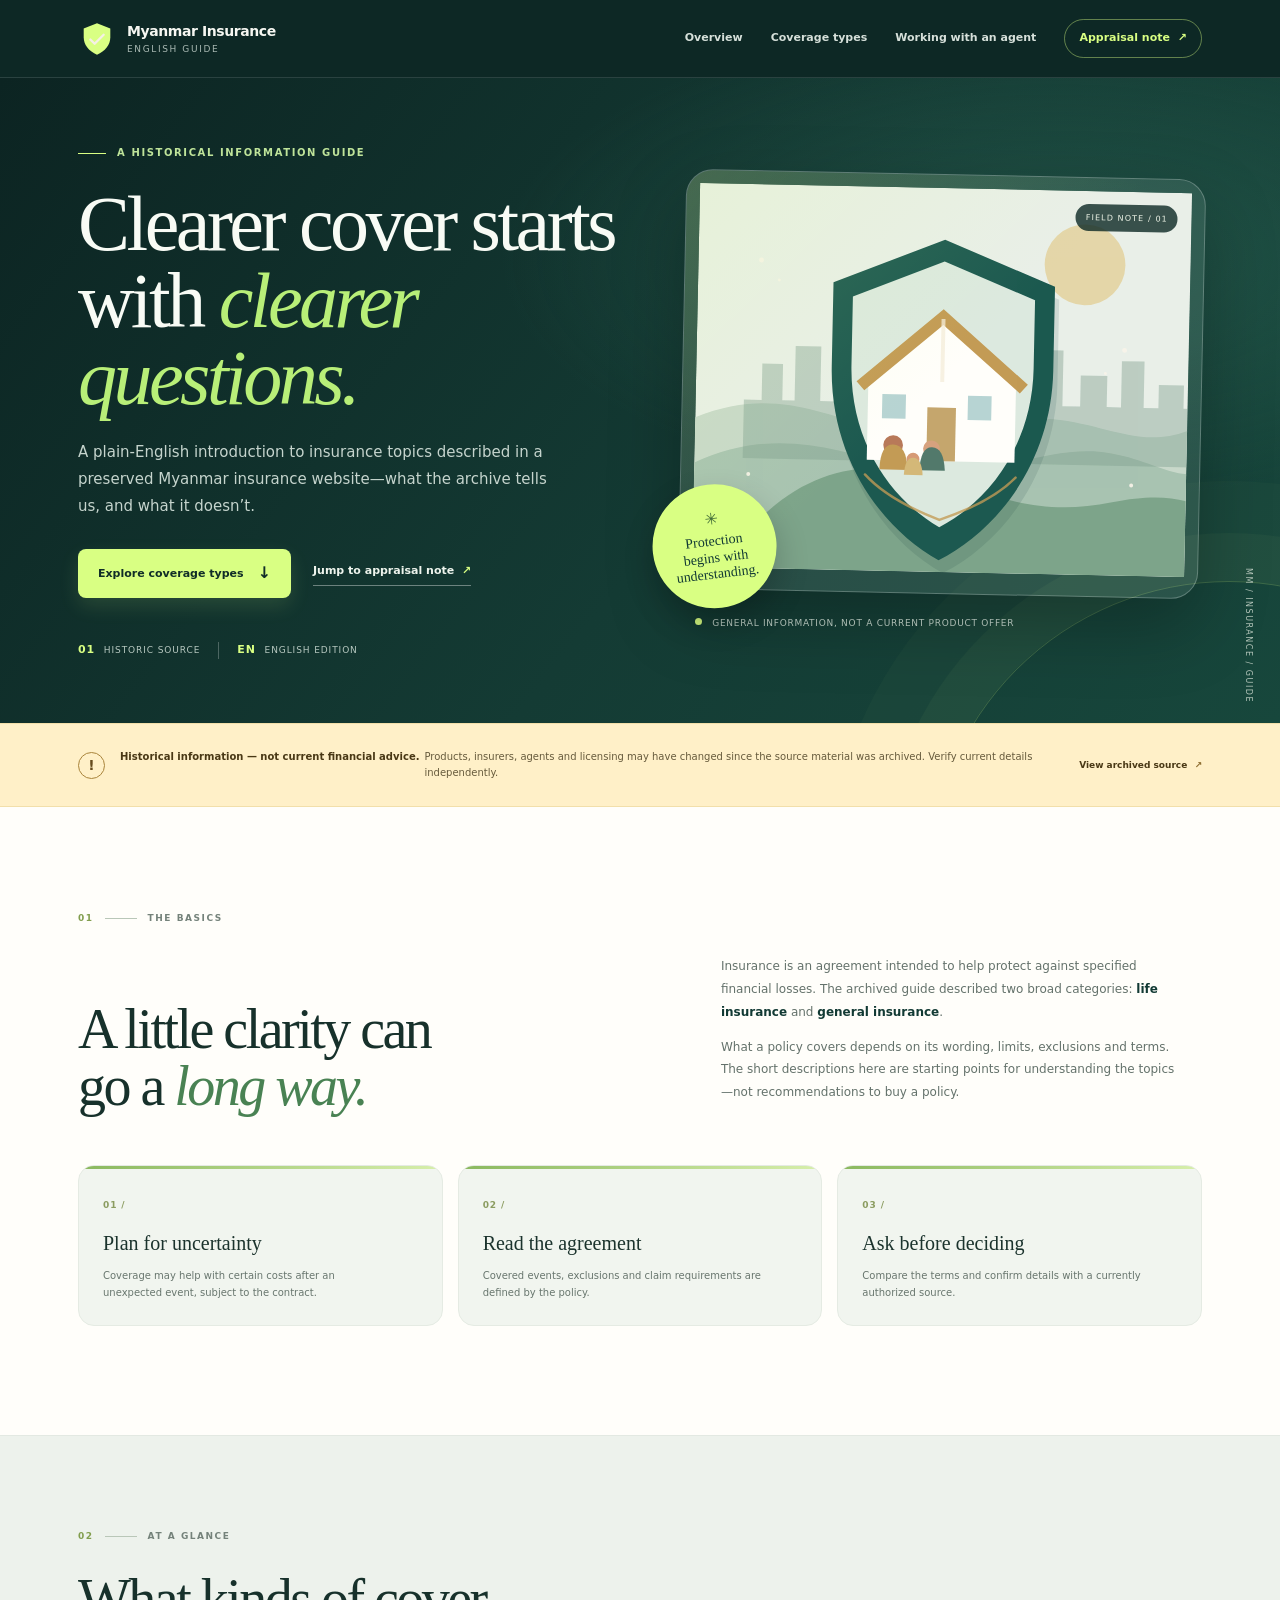
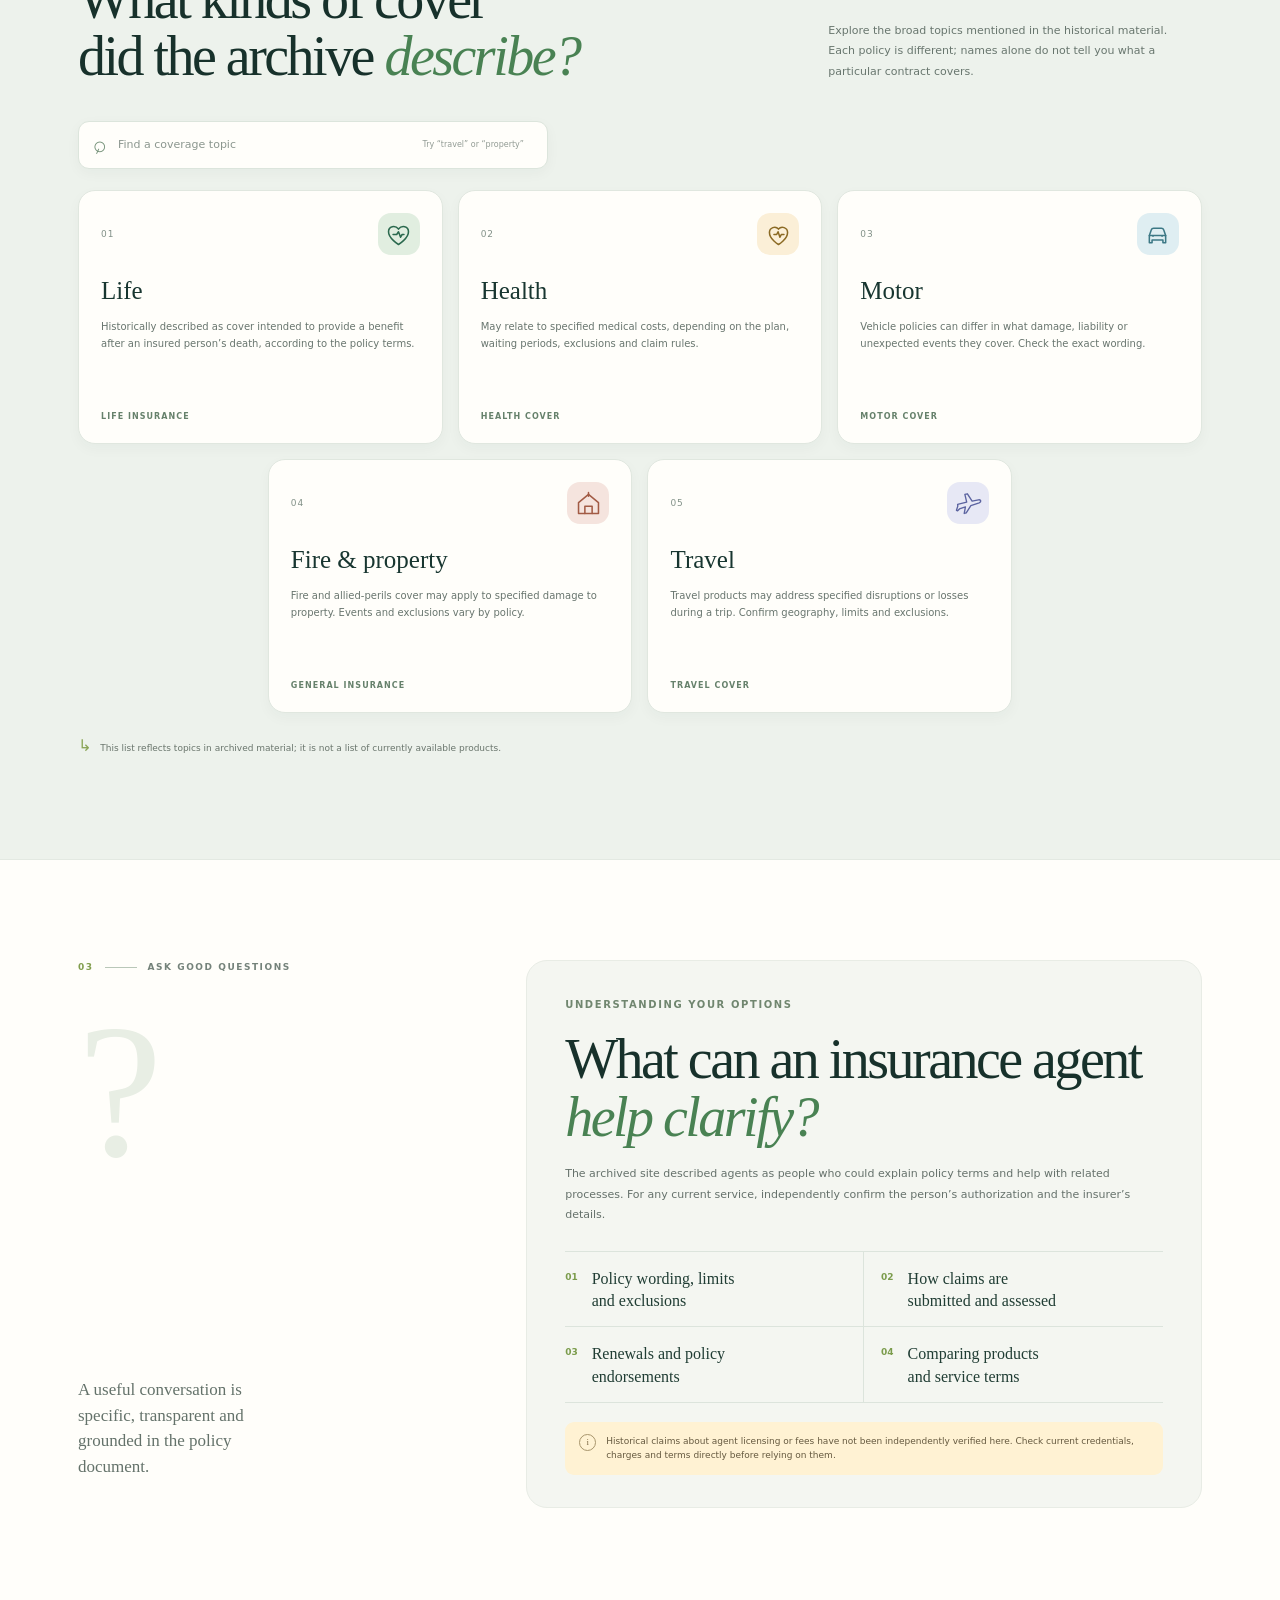
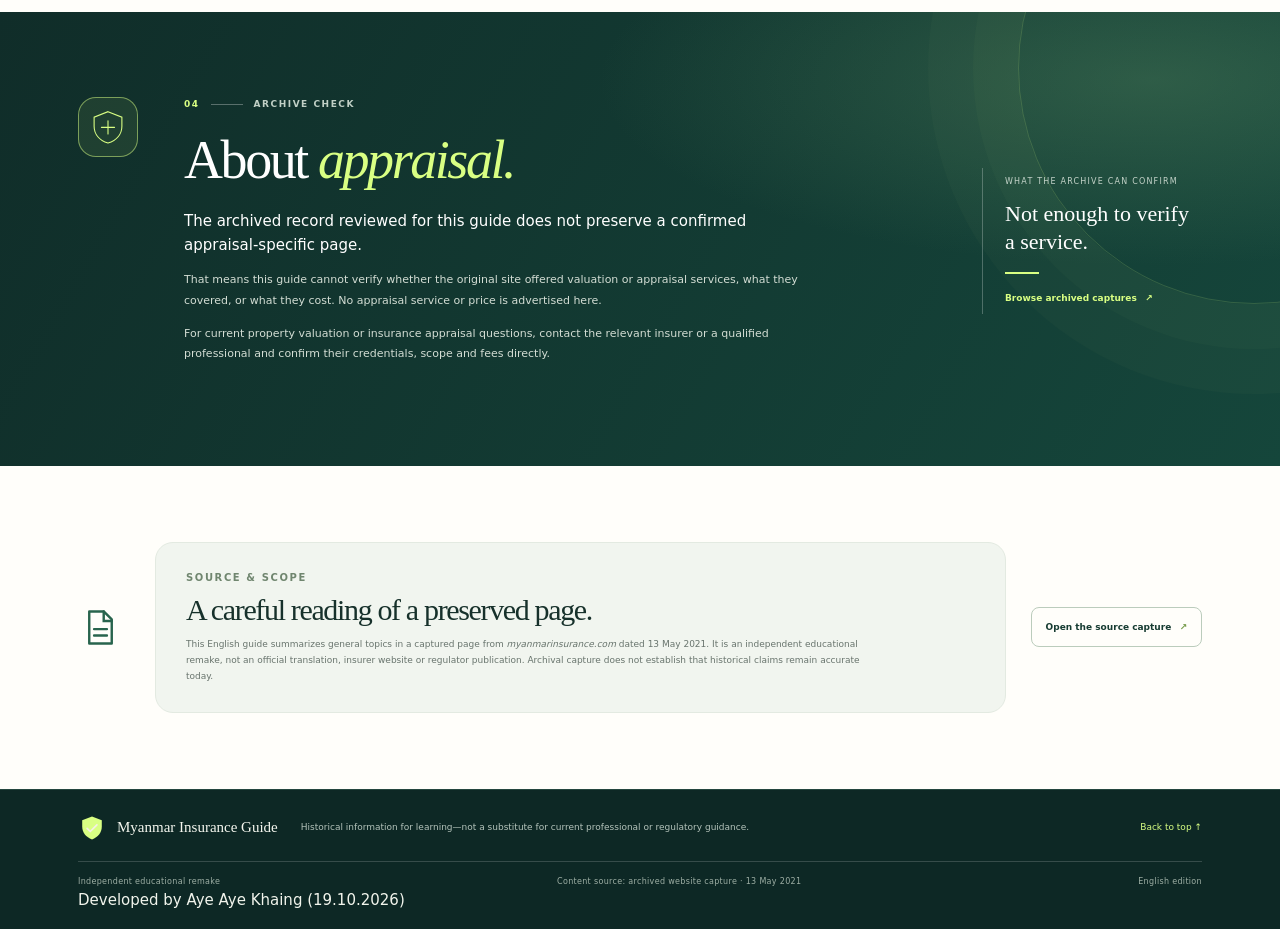
==== commit 18518183: "index.html" ====
--- a/index.html
+++ b/index.html
@@ -192,7 +192,7 @@
     <div class="footer-inner"><a class="footer-brand" href="#top"><span class="brand-mark" aria-hidden="true"><svg viewBox="0 0 40 40" fill="none"><path d="M20 3.5 34 9v9.2c0 8.2-5.5 14.8-14 18.3C11.5 33 6 26.4 6 18.2V9l14-5.5Z" fill="currentColor"/><path d="M13 20.5 17.5 25 27 15.5" stroke="#F5F0E6" stroke-width="2.5" stroke-linecap="round" stroke-linejoin="round"/></svg></span><span>Myanmar Insurance Guide</span></a><p>Historical information for learning—not a substitute for current professional or regulatory guidance.</p><a class="back-to-top" href="#top">Back to top ↑</a></div>
     <div class="footer-bottom"><span>Independent educational remake</span><span>Content source: archived website capture · 13 May 2021</span><span>English edition</span></div>
  <div class="developer-credit">
-        Developed by Aye Aye Khaing (16.10.2026)
+        Developed by Aye Aye Khaing (19.10.2026)
       </div> </footer>
   <script>
 (() => {
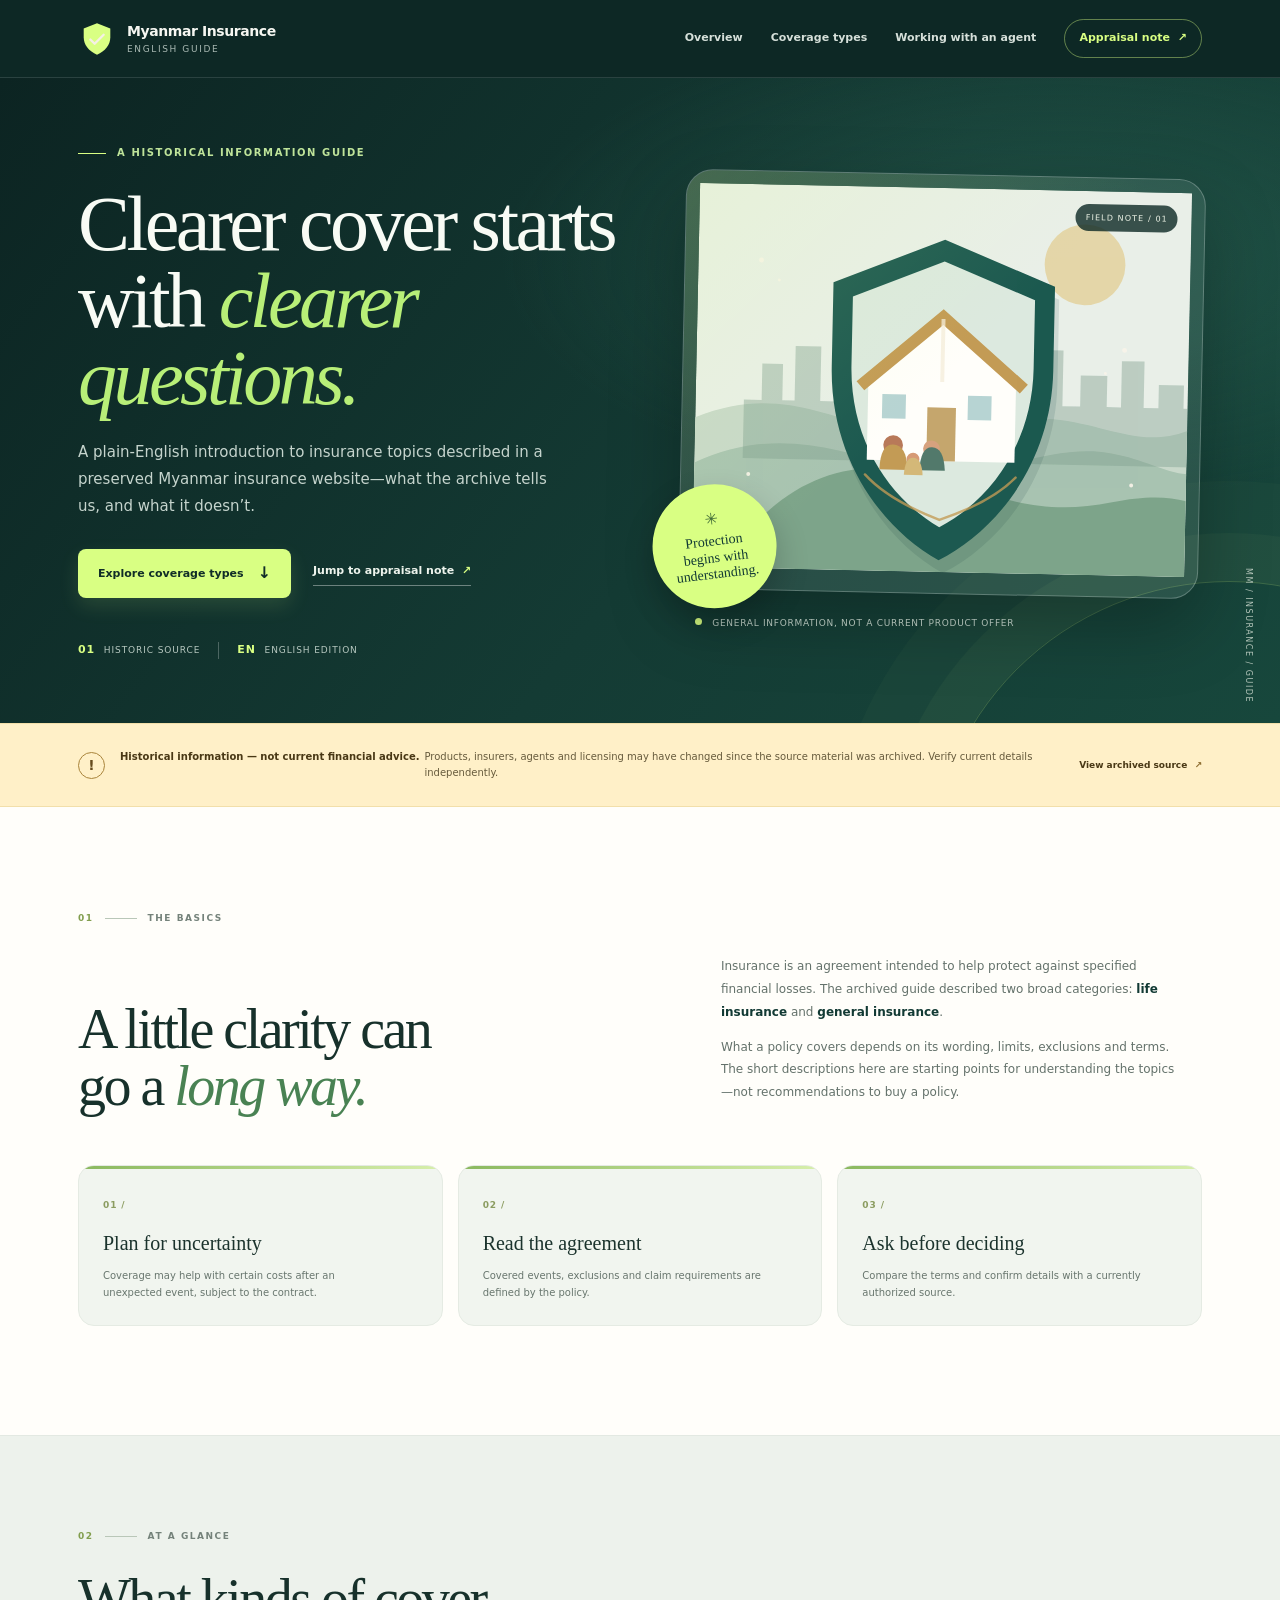
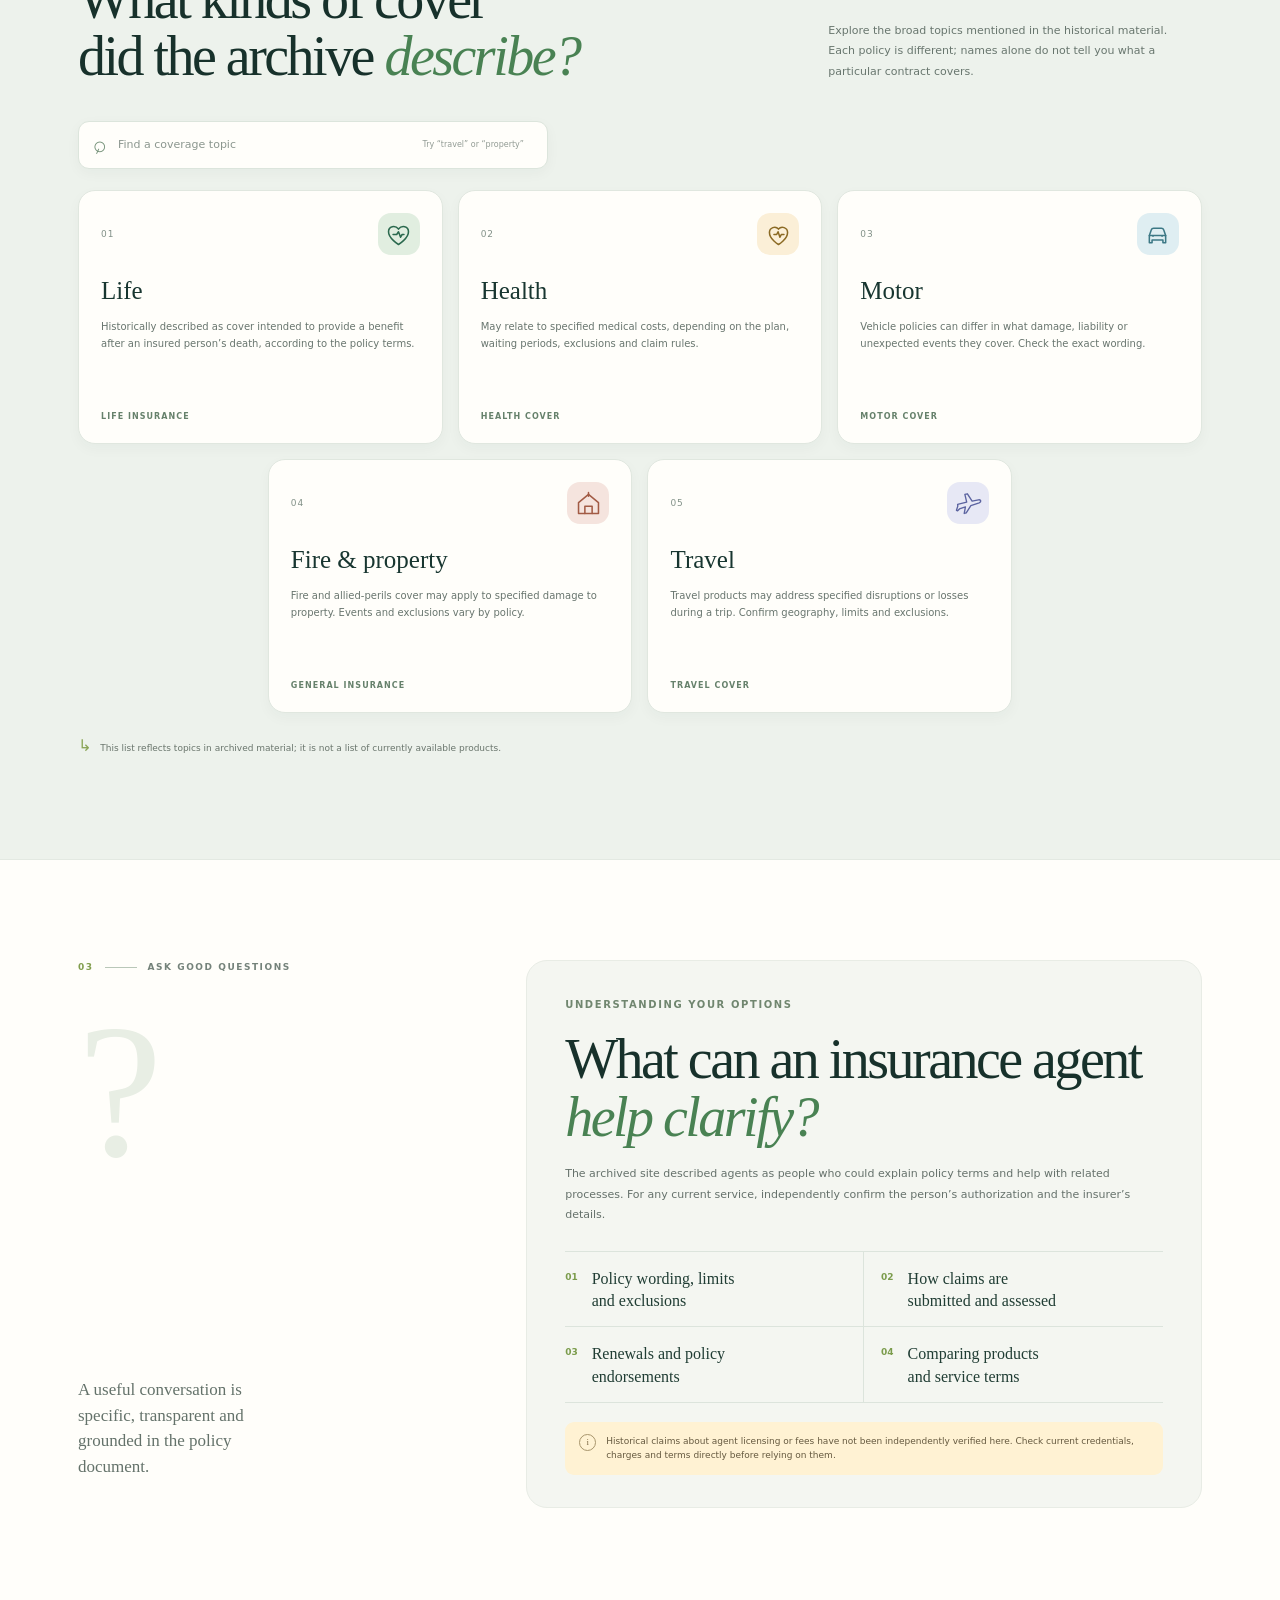
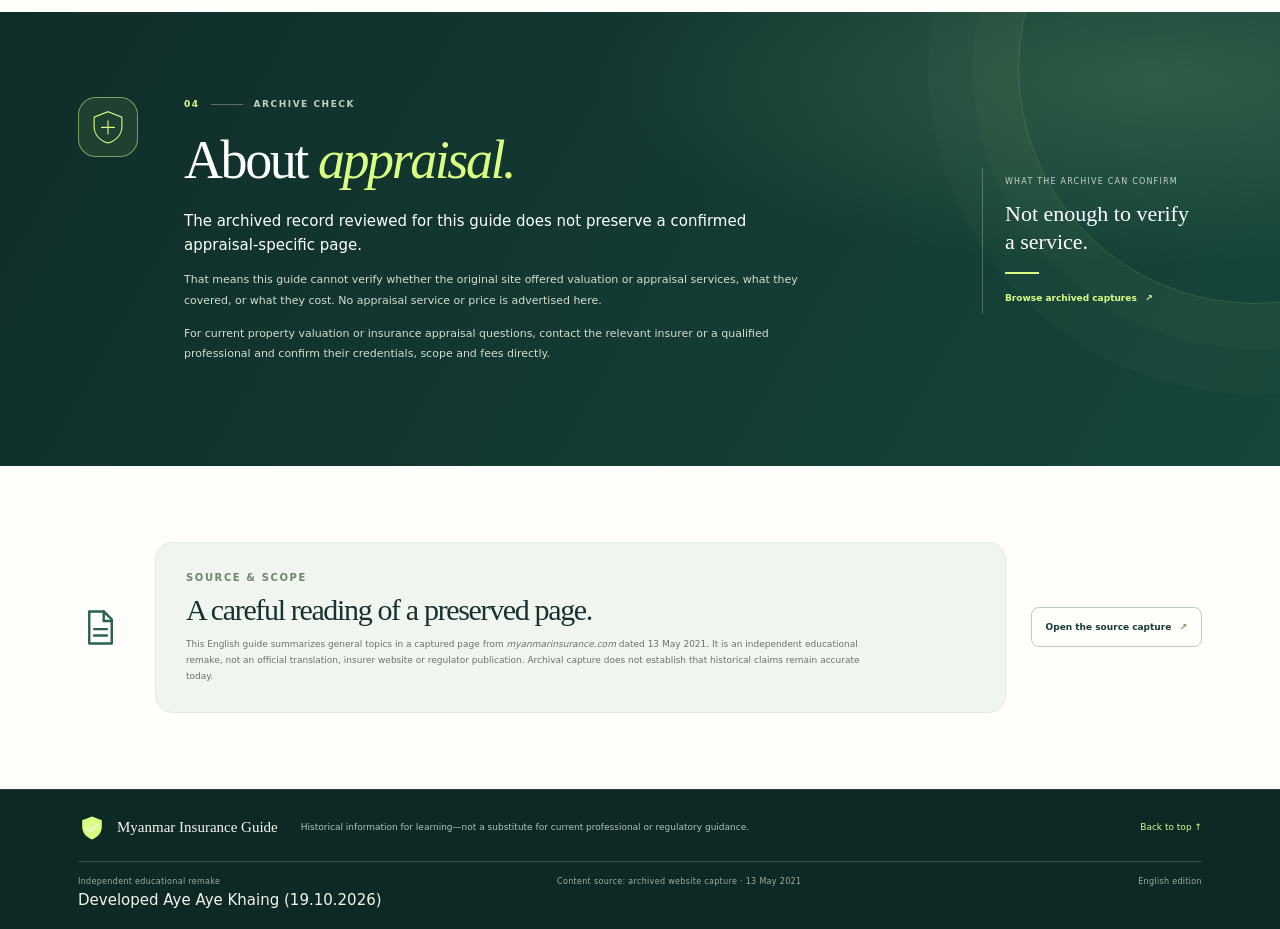
==== commit 1d0b6065: "Initinal commit" ====
--- a/index.html
+++ b/index.html
@@ -192,7 +192,7 @@
     <div class="footer-inner"><a class="footer-brand" href="#top"><span class="brand-mark" aria-hidden="true"><svg viewBox="0 0 40 40" fill="none"><path d="M20 3.5 34 9v9.2c0 8.2-5.5 14.8-14 18.3C11.5 33 6 26.4 6 18.2V9l14-5.5Z" fill="currentColor"/><path d="M13 20.5 17.5 25 27 15.5" stroke="#F5F0E6" stroke-width="2.5" stroke-linecap="round" stroke-linejoin="round"/></svg></span><span>Myanmar Insurance Guide</span></a><p>Historical information for learning—not a substitute for current professional or regulatory guidance.</p><a class="back-to-top" href="#top">Back to top ↑</a></div>
     <div class="footer-bottom"><span>Independent educational remake</span><span>Content source: archived website capture · 13 May 2021</span><span>English edition</span></div>
  <div class="developer-credit">
-        Developed by Aye Aye Khaing (19.10.2026)
+        Developed  Aye Aye Khaing (19.10.2026)
       </div> </footer>
   <script>
 (() => {
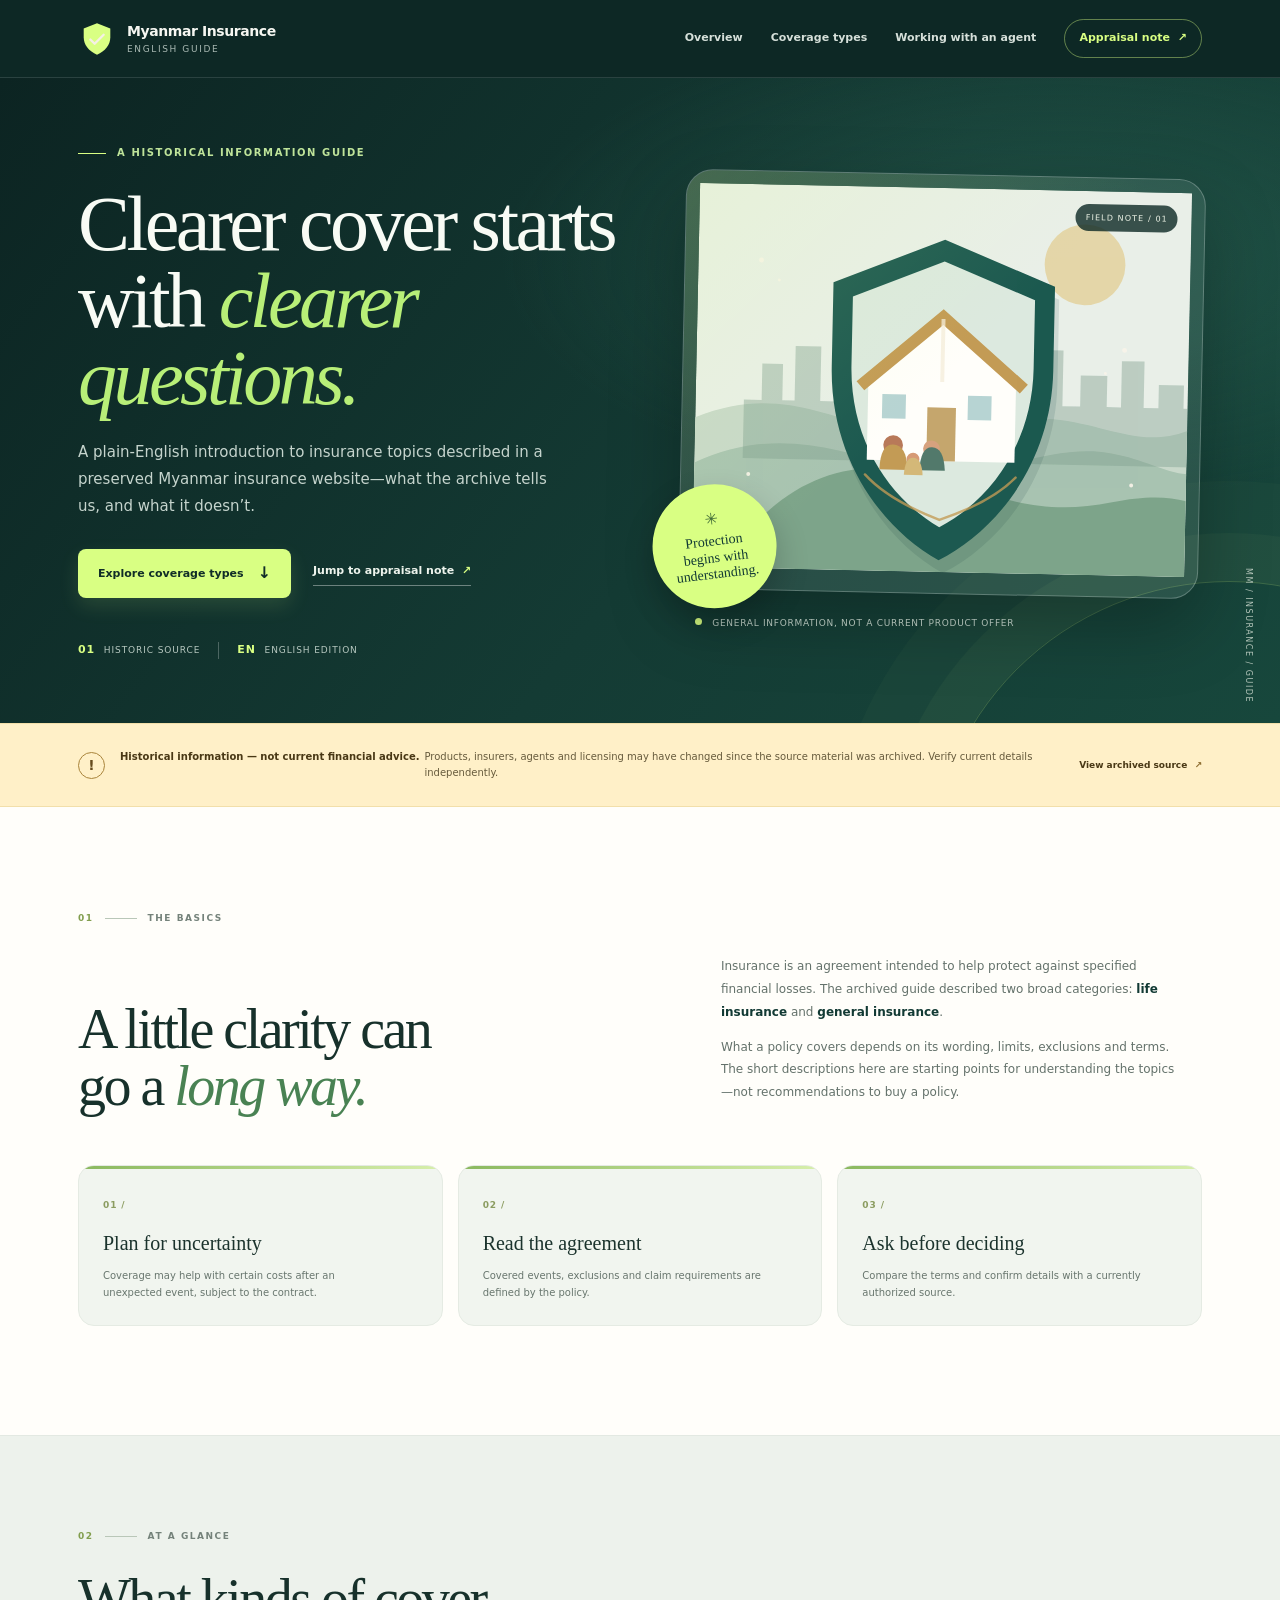
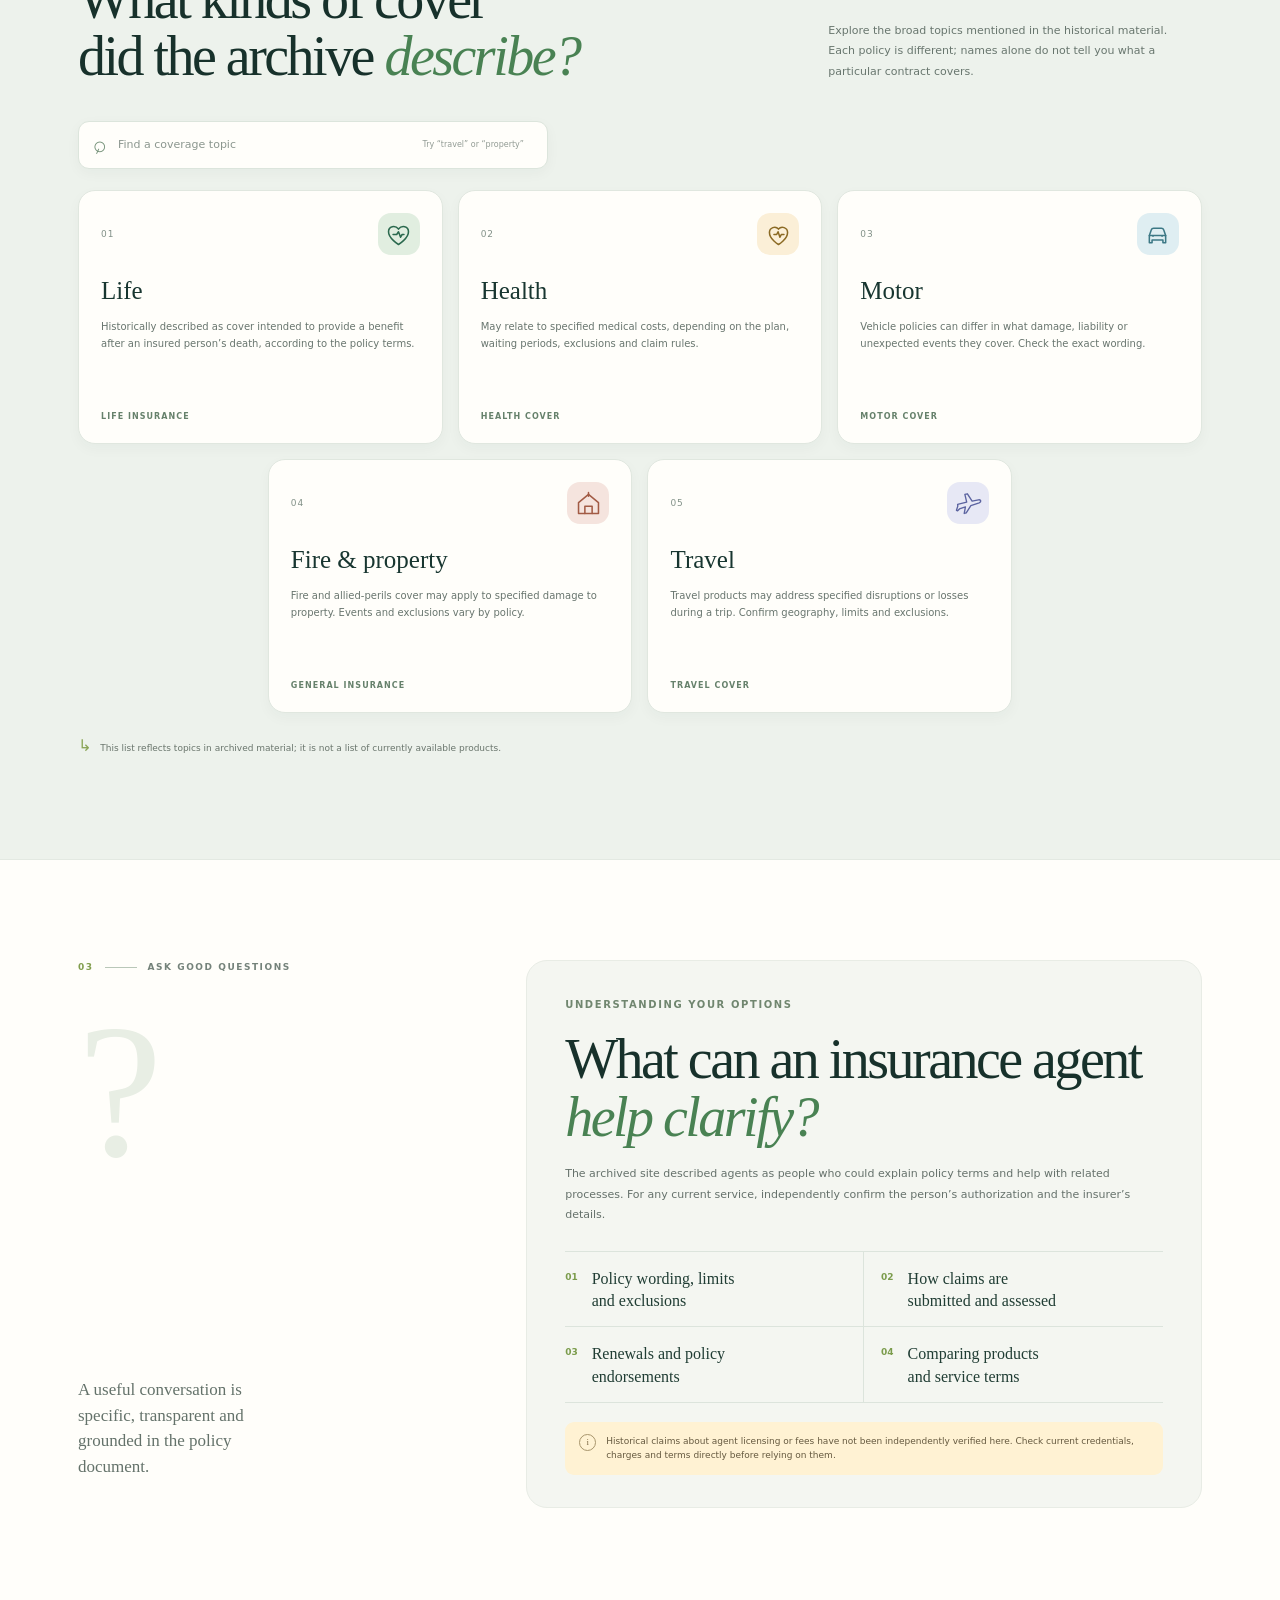
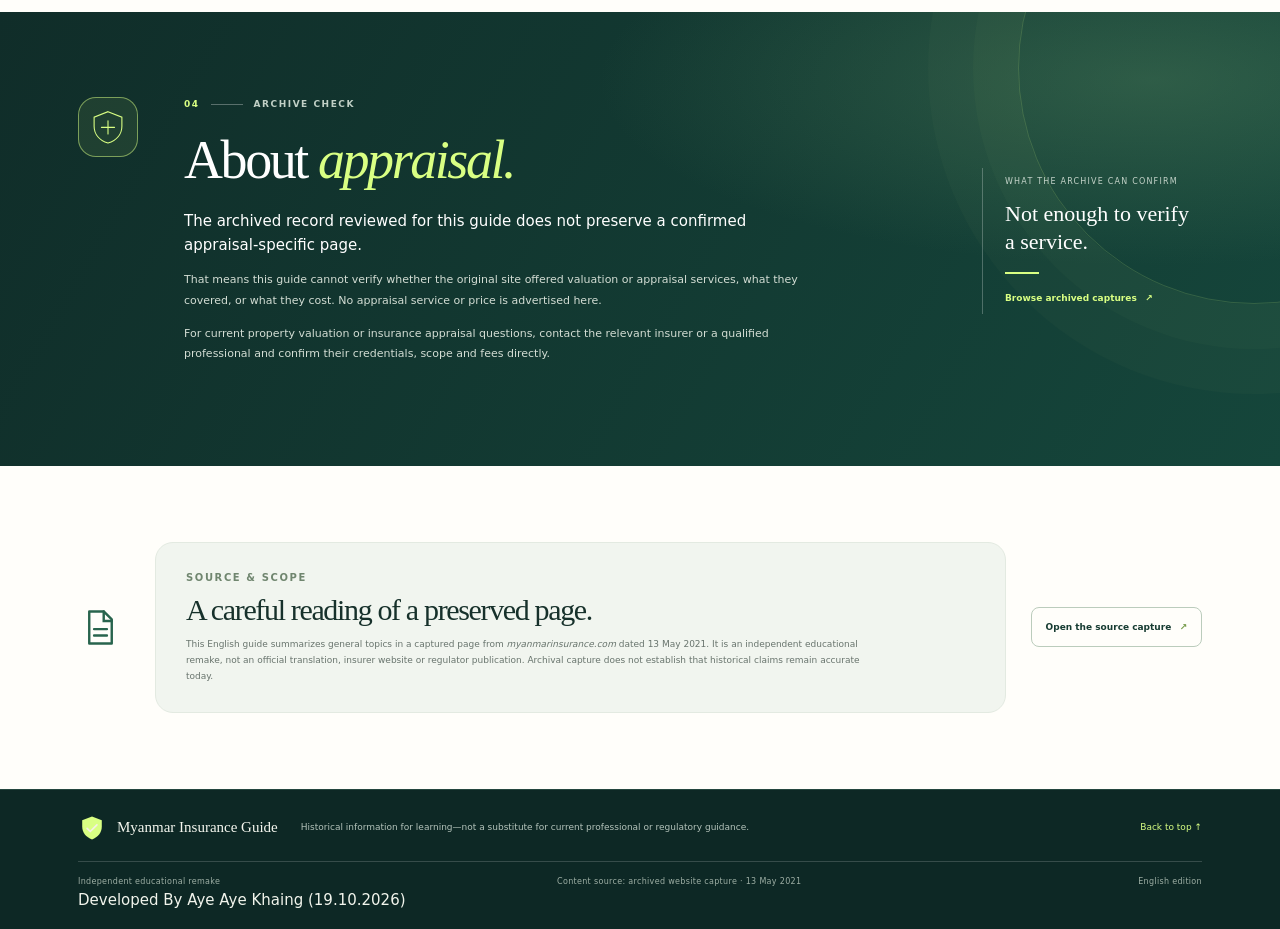
==== commit fff78ed3: "Second Commit" ====
--- a/index.html
+++ b/index.html
@@ -192,7 +192,7 @@
     <div class="footer-inner"><a class="footer-brand" href="#top"><span class="brand-mark" aria-hidden="true"><svg viewBox="0 0 40 40" fill="none"><path d="M20 3.5 34 9v9.2c0 8.2-5.5 14.8-14 18.3C11.5 33 6 26.4 6 18.2V9l14-5.5Z" fill="currentColor"/><path d="M13 20.5 17.5 25 27 15.5" stroke="#F5F0E6" stroke-width="2.5" stroke-linecap="round" stroke-linejoin="round"/></svg></span><span>Myanmar Insurance Guide</span></a><p>Historical information for learning—not a substitute for current professional or regulatory guidance.</p><a class="back-to-top" href="#top">Back to top ↑</a></div>
     <div class="footer-bottom"><span>Independent educational remake</span><span>Content source: archived website capture · 13 May 2021</span><span>English edition</span></div>
  <div class="developer-credit">
-        Developed  Aye Aye Khaing (19.10.2026)
+        Developed By Aye Aye Khaing (19.10.2026)
       </div> </footer>
   <script>
 (() => {
